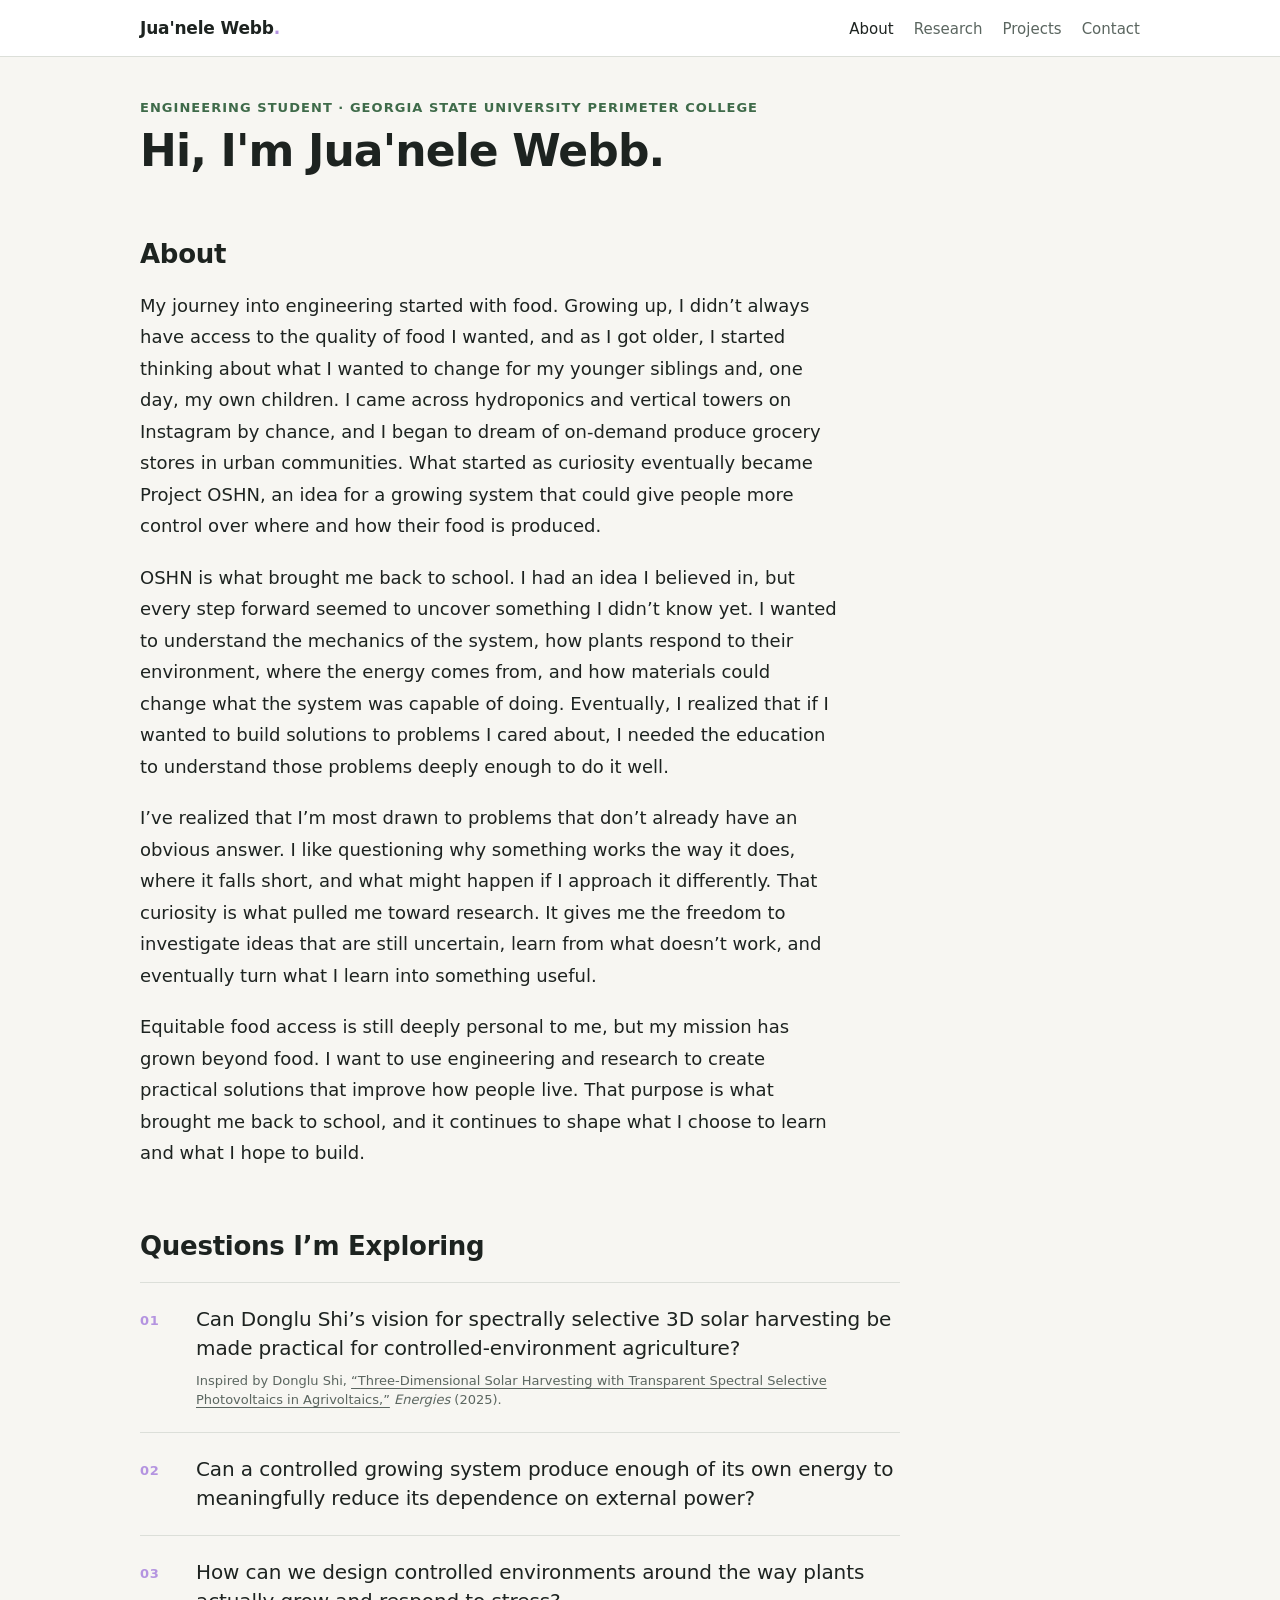
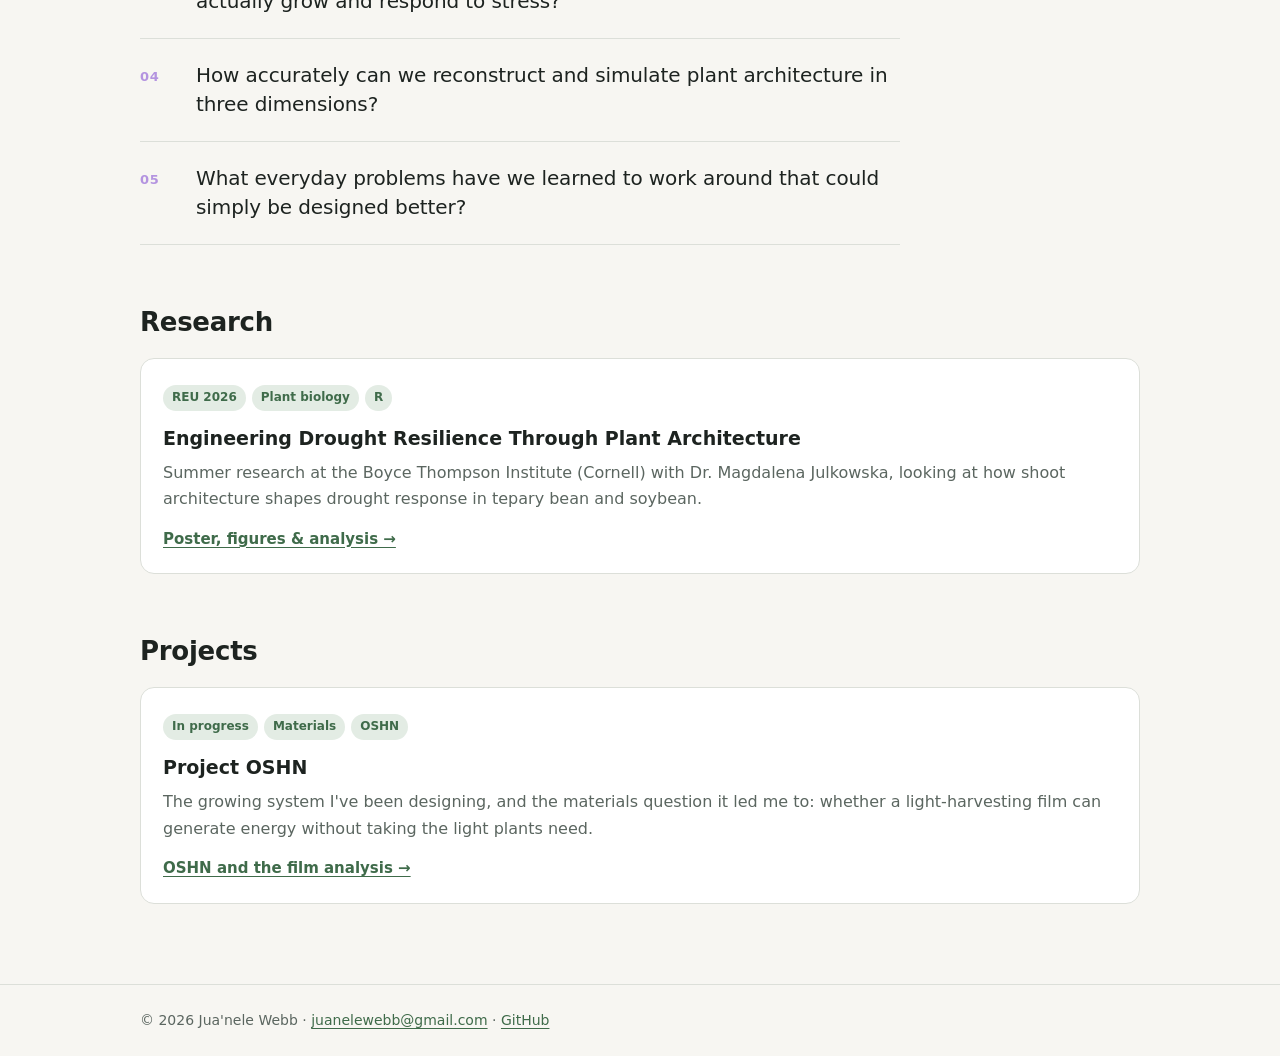
==== index.html @ 2168b583 "About page: add Projects card" ====
<!doctype html>
<html lang="en">
<head>
  <meta charset="utf-8">
  <meta name="viewport" content="width=device-width, initial-scale=1">
  <title>Jua'nele Webb</title>
  <meta name="description" content="Jua'nele Webb: engineering student at Georgia State University Perimeter College.">
  <link rel="stylesheet" href="style.css?v=4">
</head>
<body>
<header class="site">
  <nav class="nav">
    <a class="brand" href="index.html">Jua'nele Webb<span>.</span></a>
    <ul>
      <li><a class="link" href="index.html" aria-current="page">About</a></li>
      <li><a class="link" href="research.html">Research</a></li>
      <li><a class="link" href="projects.html">Projects</a></li>
      <li><a class="link" href="mailto:juanelewebb@gmail.com">Contact</a></li>
    </ul>
  </nav>
</header>

<main>
  <div class="eyebrow">Engineering student · Georgia State University Perimeter College</div>
  <h1>Hi, I'm Jua'nele Webb.</h1>

  <section class="story" aria-labelledby="about">
    <h2 id="about">About</h2>
    <p>My journey into engineering started with food. Growing up, I didn’t always have access to the quality of food I wanted, and as I got older, I started thinking about what I wanted to change for my younger siblings and, one day, my own children. I came across hydroponics and vertical towers on Instagram by chance, and I began to dream of on-demand produce grocery stores in urban communities. What started as curiosity eventually became Project OSHN, an idea for a growing system that could give people more control over where and how their food is produced.</p>
    <p>OSHN is what brought me back to school. I had an idea I believed in, but every step forward seemed to uncover something I didn’t know yet. I wanted to understand the mechanics of the system, how plants respond to their environment, where the energy comes from, and how materials could change what the system was capable of doing. Eventually, I realized that if I wanted to build solutions to problems I cared about, I needed the education to understand those problems deeply enough to do it well.</p>
    <p>I’ve realized that I’m most drawn to problems that don’t already have an obvious answer. I like questioning why something works the way it does, where it falls short, and what might happen if I approach it differently. That curiosity is what pulled me toward research. It gives me the freedom to investigate ideas that are still uncertain, learn from what doesn’t work, and eventually turn what I learn into something useful.</p>
    <p>Equitable food access is still deeply personal to me, but my mission has grown beyond food. I want to use engineering and research to create practical solutions that improve how people live. That purpose is what brought me back to school, and it continues to shape what I choose to learn and what I hope to build.</p>
  </section>

  <section aria-labelledby="questions">
    <h2 id="questions">Questions I’m Exploring</h2>
    <ol class="qlist">
      <li>
        <span class="qnum" aria-hidden="true">01</span>
        <div>
          <p class="q">Can Donglu Shi’s vision for spectrally selective 3D solar harvesting be made practical for controlled-environment agriculture?</p>
          <p class="cite">Inspired by Donglu Shi, <a href="https://doi.org/10.3390/en18071788">“Three-Dimensional Solar Harvesting with Transparent Spectral Selective Photovoltaics in Agrivoltaics,”</a> <em>Energies</em> (2025).</p>
        </div>
      </li>
      <li>
        <span class="qnum" aria-hidden="true">02</span>
        <p class="q">Can a controlled growing system produce enough of its own energy to meaningfully reduce its dependence on external power?</p>
      </li>
      <li>
        <span class="qnum" aria-hidden="true">03</span>
        <p class="q">How can we design controlled environments around the way plants actually grow and respond to stress?</p>
      </li>
      <li>
        <span class="qnum" aria-hidden="true">04</span>
        <p class="q">How accurately can we reconstruct and simulate plant architecture in three dimensions?</p>
      </li>
      <li>
        <span class="qnum" aria-hidden="true">05</span>
        <p class="q">What everyday problems have we learned to work around that could simply be designed better?</p>
      </li>
    </ol>
  </section>

  <h2>Research</h2>
  <div class="grid">
    <div class="card">
      <div class="tags"><span class="tag">REU 2026</span><span class="tag">Plant biology</span><span class="tag">R</span></div>
      <h3>Engineering Drought Resilience Through Plant Architecture</h3>
      <p>Summer research at the Boyce Thompson Institute (Cornell) with Dr. Magdalena Julkowska, looking at how shoot architecture shapes drought response in tepary bean and soybean.</p>
      <a class="more" href="research.html">Poster, figures &amp; analysis →</a>
    </div>
  </div>

  <h2>Projects</h2>
  <div class="grid">
    <div class="card">
      <div class="tags"><span class="tag">In progress</span><span class="tag">Materials</span><span class="tag">OSHN</span></div>
      <h3>Project OSHN</h3>
      <p>The growing system I've been designing, and the materials question it led me to: whether a light-harvesting film can generate energy without taking the light plants need.</p>
      <a class="more" href="projects.html">OSHN and the film analysis →</a>
    </div>
  </div>
</main>

<footer><div>© 2026 Jua'nele Webb · <a href="mailto:juanelewebb@gmail.com">juanelewebb@gmail.com</a> · <a href="https://github.com/juanelewebb-rgb">GitHub</a></div></footer>
</body>
</html>
---- style.css ----
:root {
  color-scheme: light;
  --bg: #f7f6f2;
  --surface: #ffffff;
  --text: #1d2320;
  --muted: #5b6660;
  --accent: #3f6b4a;
  --accent-soft: #e3ece4;
  --border: #dcdfd9;
  --lilac: #b494e0;
}
* { box-sizing: border-box; }
html { scroll-behavior: smooth; }
body {
  margin: 0;
  background: var(--bg);
  color: var(--text);
  font: 17px/1.65 "Inter", system-ui, -apple-system, "Segoe UI", Roboto, sans-serif;
}
a { color: var(--accent); text-underline-offset: 3px; }
img { max-width: 100%; height: auto; display: block; }

header.site {
  border-bottom: 1px solid var(--border);
  background: var(--surface);
  position: sticky; top: 0; z-index: 10;
}
.nav {
  max-width: 1040px; margin: 0 auto; padding: 14px 20px;
  display: flex; align-items: center; justify-content: space-between; gap: 16px; flex-wrap: wrap;
}
.brand { font-weight: 700; color: var(--text); text-decoration: none; letter-spacing: -0.01em; }
.brand span { color: var(--lilac); }
.nav ul { list-style: none; margin: 0; padding: 0; display: flex; gap: 20px; flex-wrap: wrap; }
.nav a.link { color: var(--muted); text-decoration: none; font-size: 15px; }
.nav a.link:hover, .nav a.link[aria-current="page"] { color: var(--text); }

main { max-width: 1040px; margin: 0 auto; padding: 40px 20px 80px; }
h1 { font-size: clamp(30px, 5vw, 44px); line-height: 1.15; letter-spacing: -0.02em; margin: 0 0 12px; }
h2 { font-size: 26px; letter-spacing: -0.01em; margin: 56px 0 14px; }
h3 { font-size: 19px; margin: 0 0 6px; }
p { margin: 0 0 14px; }
.lede { font-size: 20px; color: var(--muted); max-width: 720px; }
.eyebrow { font-size: 13px; text-transform: uppercase; letter-spacing: 0.08em; color: var(--accent); font-weight: 600; margin-bottom: 8px; }

.grid { display: grid; gap: 20px; grid-template-columns: repeat(auto-fit, minmax(280px, 1fr)); }
.card {
  background: var(--surface); border: 1px solid var(--border); border-radius: 14px;
  padding: 22px; display: flex; flex-direction: column;
}
.card p { color: var(--muted); font-size: 16px; }
.card .more { margin-top: auto; font-weight: 600; font-size: 15px; }
.tags { display: flex; flex-wrap: wrap; gap: 6px; margin: 4px 0 12px; }
.tag { font-size: 12px; padding: 3px 9px; border-radius: 999px; background: var(--accent-soft); color: var(--accent); font-weight: 600; }
.status { font-size: 12px; color: var(--muted); }

.buttons { display: flex; flex-wrap: wrap; gap: 10px; margin: 20px 0; }
.btn {
  display: inline-block; padding: 10px 16px; border-radius: 10px; font-weight: 600; font-size: 15px;
  text-decoration: none; border: 1px solid var(--border); color: var(--text); background: var(--surface);
}
.btn.primary { background: var(--accent); border-color: var(--accent); color: var(--bg); }

.poster { display: grid; gap: 28px; grid-template-columns: minmax(0, 1fr) minmax(0, 1.1fr); align-items: start; }
.poster img { border-radius: 10px; border: 1px solid var(--border); }
@media (max-width: 760px) { .poster { grid-template-columns: 1fr; } }

.exp { border-top: 1px solid var(--border); padding-top: 28px; margin-top: 28px; }
.exp figure { margin: 16px 0 0; background: #fff; border-radius: 10px; padding: 10px; border: 1px solid var(--border); }
.exp figcaption { font-size: 14px; color: #5b6660; margin-top: 8px; }
.meta { font-size: 14px; color: var(--muted); }

ul.clean { padding-left: 20px; }
ul.clean li { margin-bottom: 6px; }

footer { border-top: 1px solid var(--border); color: var(--muted); font-size: 14px; }
footer div { max-width: 1040px; margin: 0 auto; padding: 24px 20px; }

.story { max-width: 700px; }
.story p { font-size: 18px; line-height: 1.75; margin-bottom: 20px; }
.qlist { list-style: none; margin: 8px 0 0; padding: 0; max-width: 760px; border-top: 1px solid var(--border); }
.qlist li { display: grid; grid-template-columns: 44px minmax(0, 1fr); gap: 12px; padding: 22px 0; border-bottom: 1px solid var(--border); }
.qnum { font-size: 13px; font-weight: 600; letter-spacing: 0.06em; color: var(--lilac); padding-top: 5px; font-variant-numeric: tabular-nums; }
.qlist .q { font-size: 20px; line-height: 1.45; margin: 0; letter-spacing: -0.005em; }
.qlist .cite { font-size: 13px; line-height: 1.5; color: var(--muted); margin: 8px 0 0; }
.qlist .cite a { color: var(--muted); }
.qlist .cite a:hover { color: var(--accent); }
@media (max-width: 600px) { .qlist li { grid-template-columns: 32px minmax(0, 1fr); } .qlist .q { font-size: 18px; } }

.proj { border-top: 1px solid var(--border); padding-top: 32px; margin-top: 36px; }
.proj figure { margin: 22px 0 6px; background: #fff; border: 1px solid var(--border); border-radius: 10px; padding: 12px; }
.proj figcaption { font-size: 14px; color: var(--muted); margin-top: 8px; line-height: 1.5; }
.data-table { width: 100%; border-collapse: collapse; font-size: 15px; margin: 18px 0 8px; font-variant-numeric: tabular-nums; }
.data-table th, .data-table td { text-align: right; padding: 8px 10px; border-bottom: 1px solid var(--border); }
.data-table th:first-child, .data-table td:first-child { text-align: left; }
.data-table th { font-size: 13px; color: var(--muted); font-weight: 600; vertical-align: bottom; }
.table-wrap { overflow-x: auto; }
.finding { background: var(--accent-soft); border-radius: 10px; padding: 16px 18px; margin: 22px 0; }
.finding p:last-child { margin-bottom: 0; }
.small { font-size: 14px; color: var(--muted); }
ol.steps { padding-left: 22px; } ol.steps li { margin-bottom: 8px; }
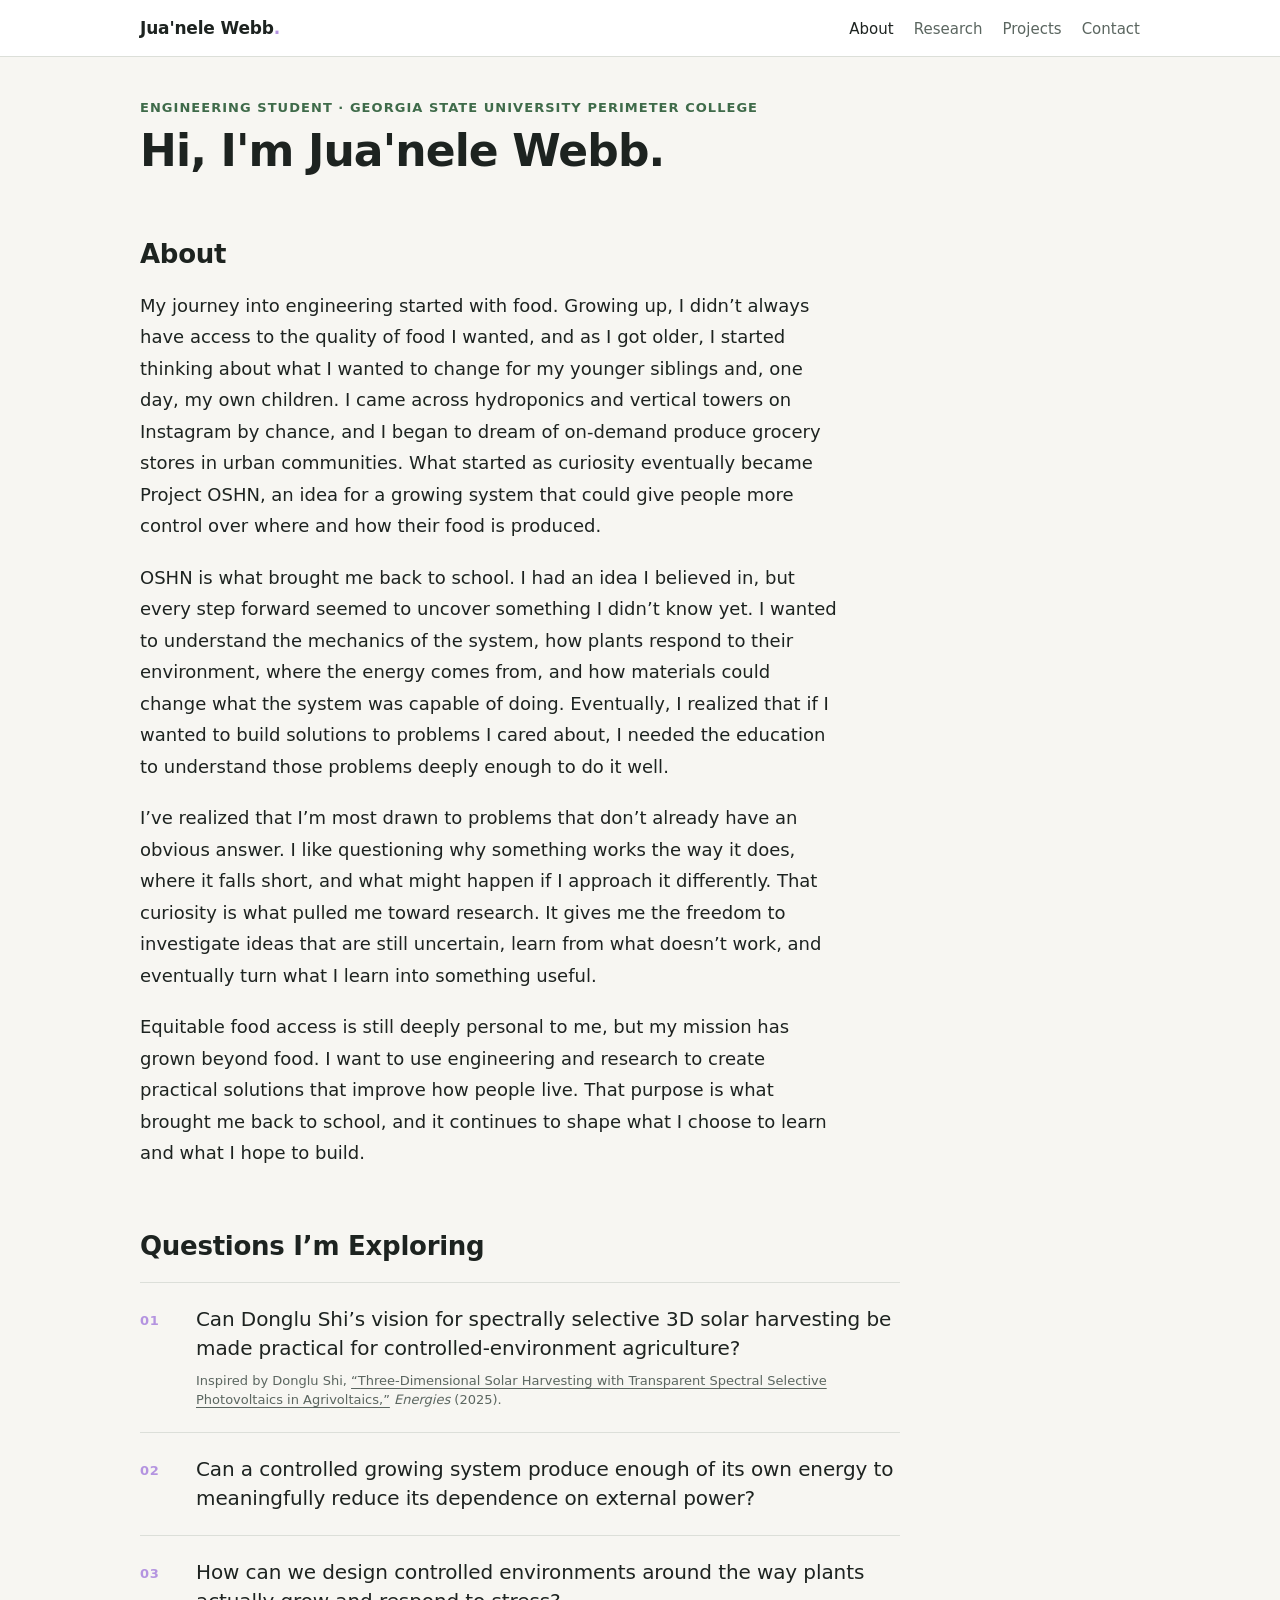
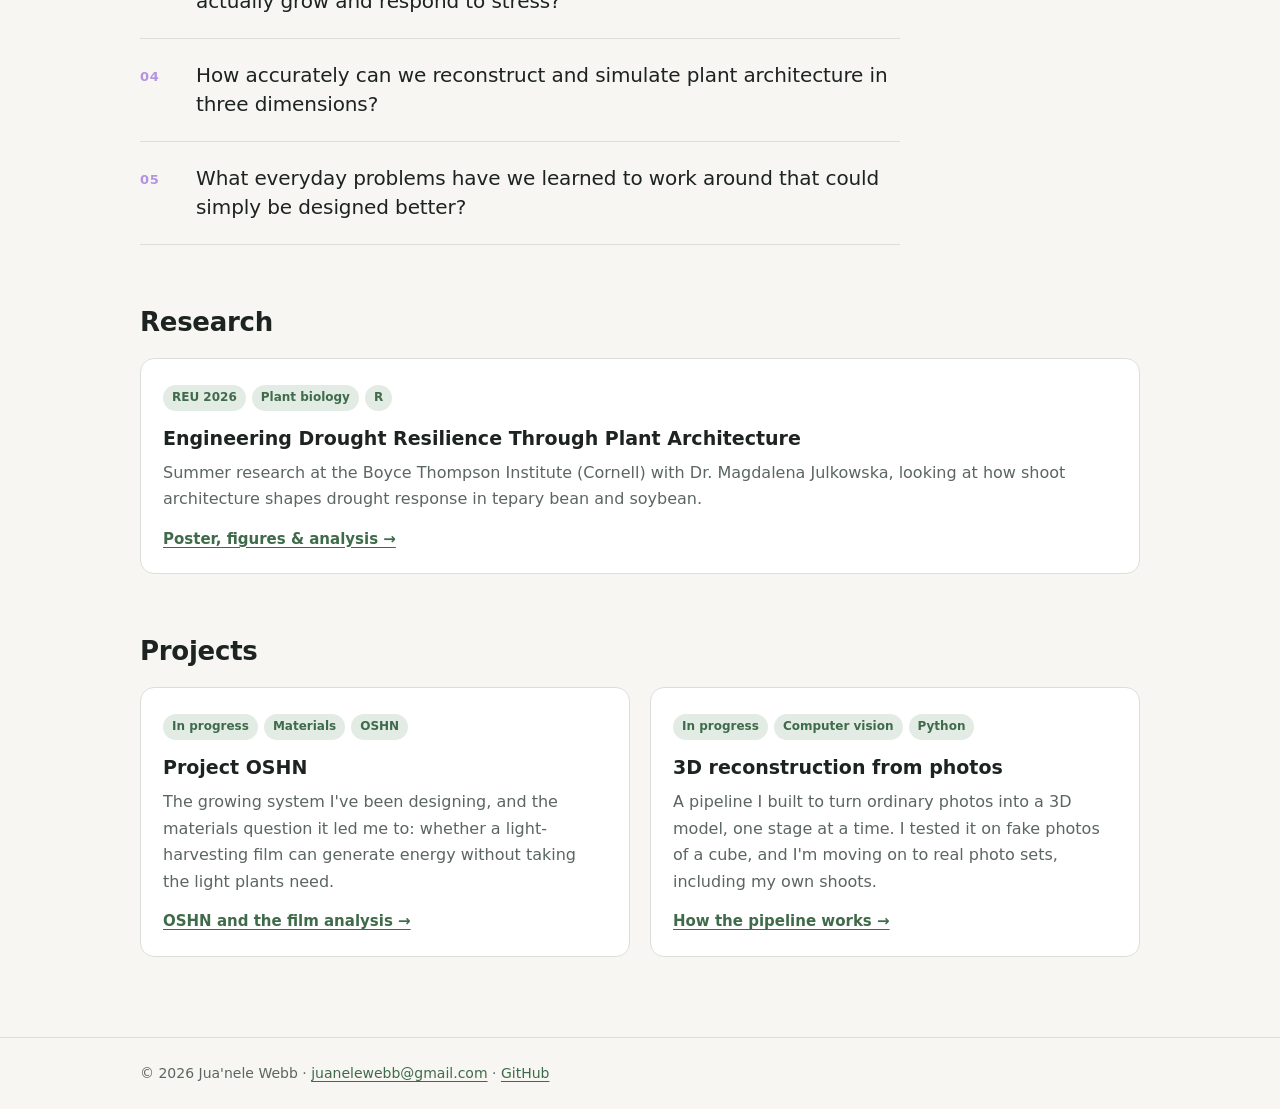
==== commit 12545130: "About: add 3D reconstruction card to Projects Co-Authored-By: Claude Sonnet 5.5 <noreply@anthropic.c" ====
--- a/index.html
+++ b/index.html
@@ -79,6 +79,12 @@
       <p>The growing system I've been designing, and the materials question it led me to: whether a light-harvesting film can generate energy without taking the light plants need.</p>
       <a class="more" href="projects.html">OSHN and the film analysis →</a>
     </div>
+    <div class="card">
+      <div class="tags"><span class="tag">In progress</span><span class="tag">Computer vision</span><span class="tag">Python</span></div>
+      <h3>3D reconstruction from photos</h3>
+      <p>A pipeline I built to turn ordinary photos into a 3D model, one stage at a time. I tested it on fake photos of a cube, and I'm moving on to real photo sets, including my own shoots.</p>
+      <a class="more" href="projects.html#recon3d">How the pipeline works →</a>
+    </div>
   </div>
 </main>
 
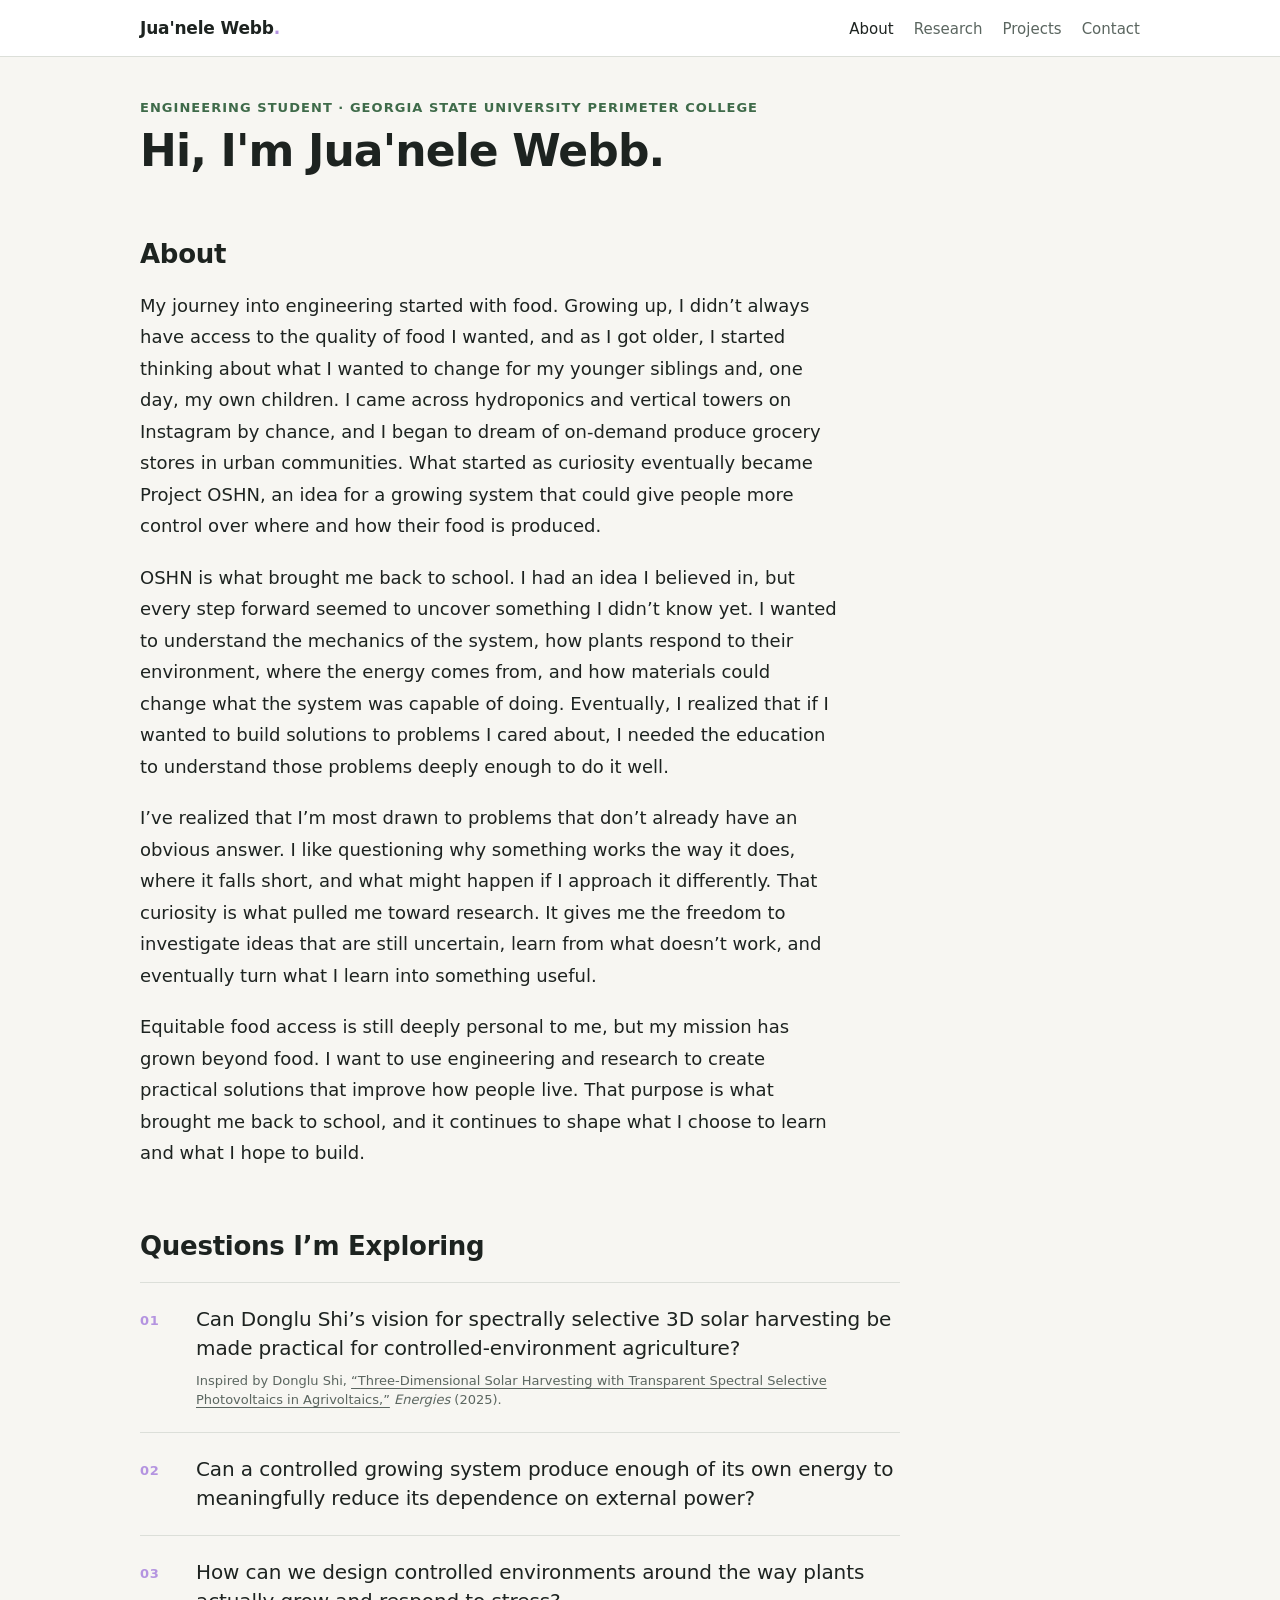
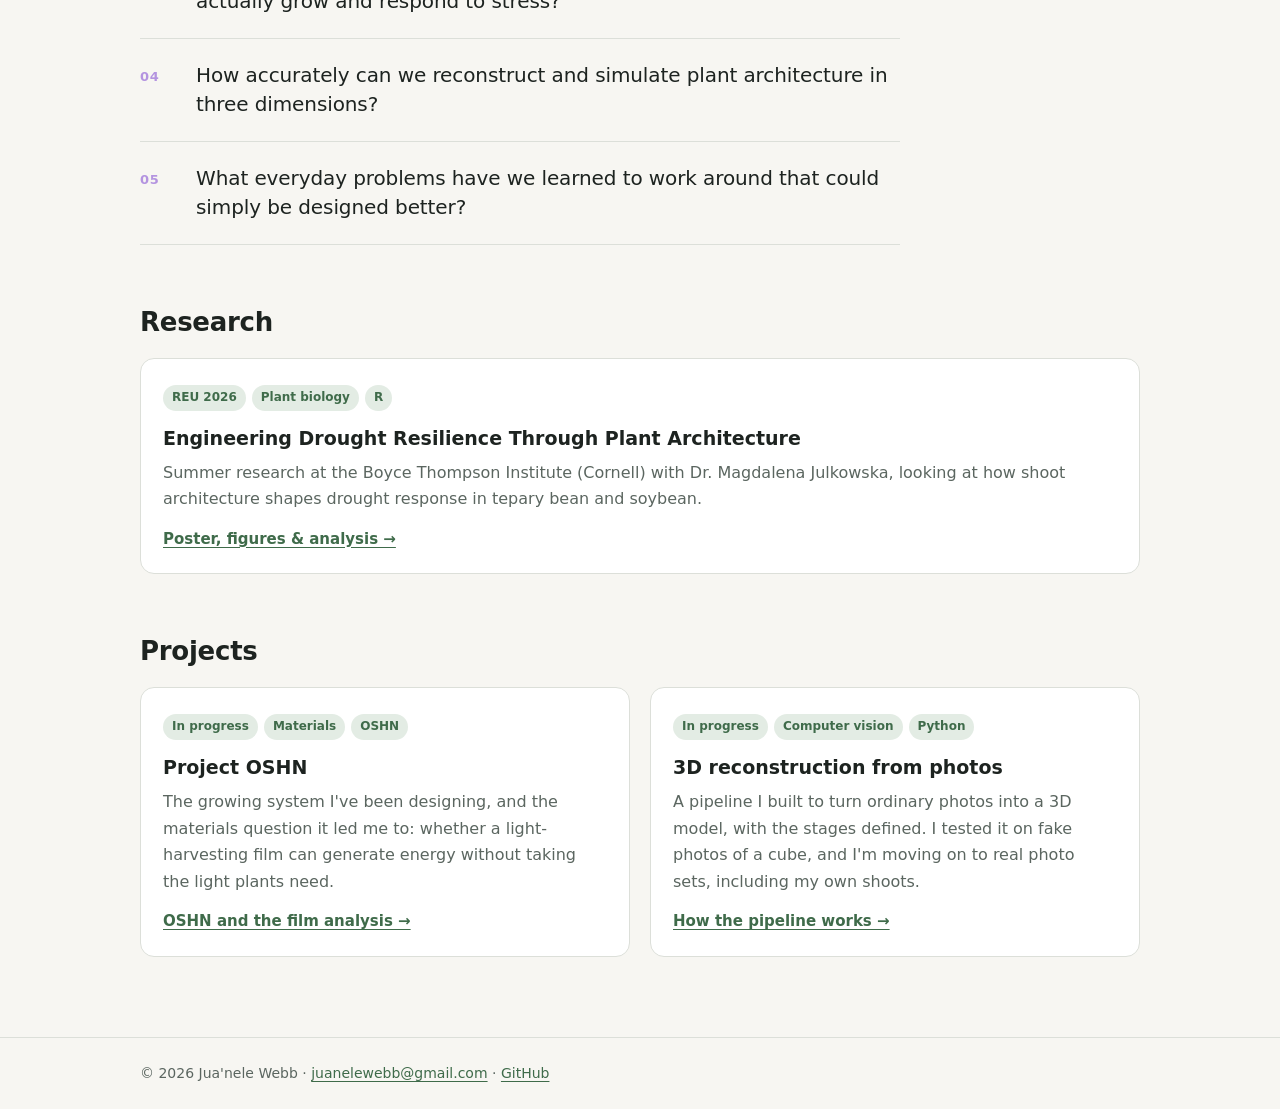
==== commit 8df44018: "About: reword 3D reconstruction card Co-Authored-By: Claude Sonnet 5.5 <noreply@anthropic.com> Claud" ====
--- a/index.html
+++ b/index.html
@@ -82,7 +82,7 @@
     <div class="card">
       <div class="tags"><span class="tag">In progress</span><span class="tag">Computer vision</span><span class="tag">Python</span></div>
       <h3>3D reconstruction from photos</h3>
-      <p>A pipeline I built to turn ordinary photos into a 3D model, one stage at a time. I tested it on fake photos of a cube, and I'm moving on to real photo sets, including my own shoots.</p>
+      <p>A pipeline I built to turn ordinary photos into a 3D model, with the stages defined. I tested it on fake photos of a cube, and I'm moving on to real photo sets, including my own shoots.</p>
       <a class="more" href="projects.html#recon3d">How the pipeline works →</a>
     </div>
   </div>
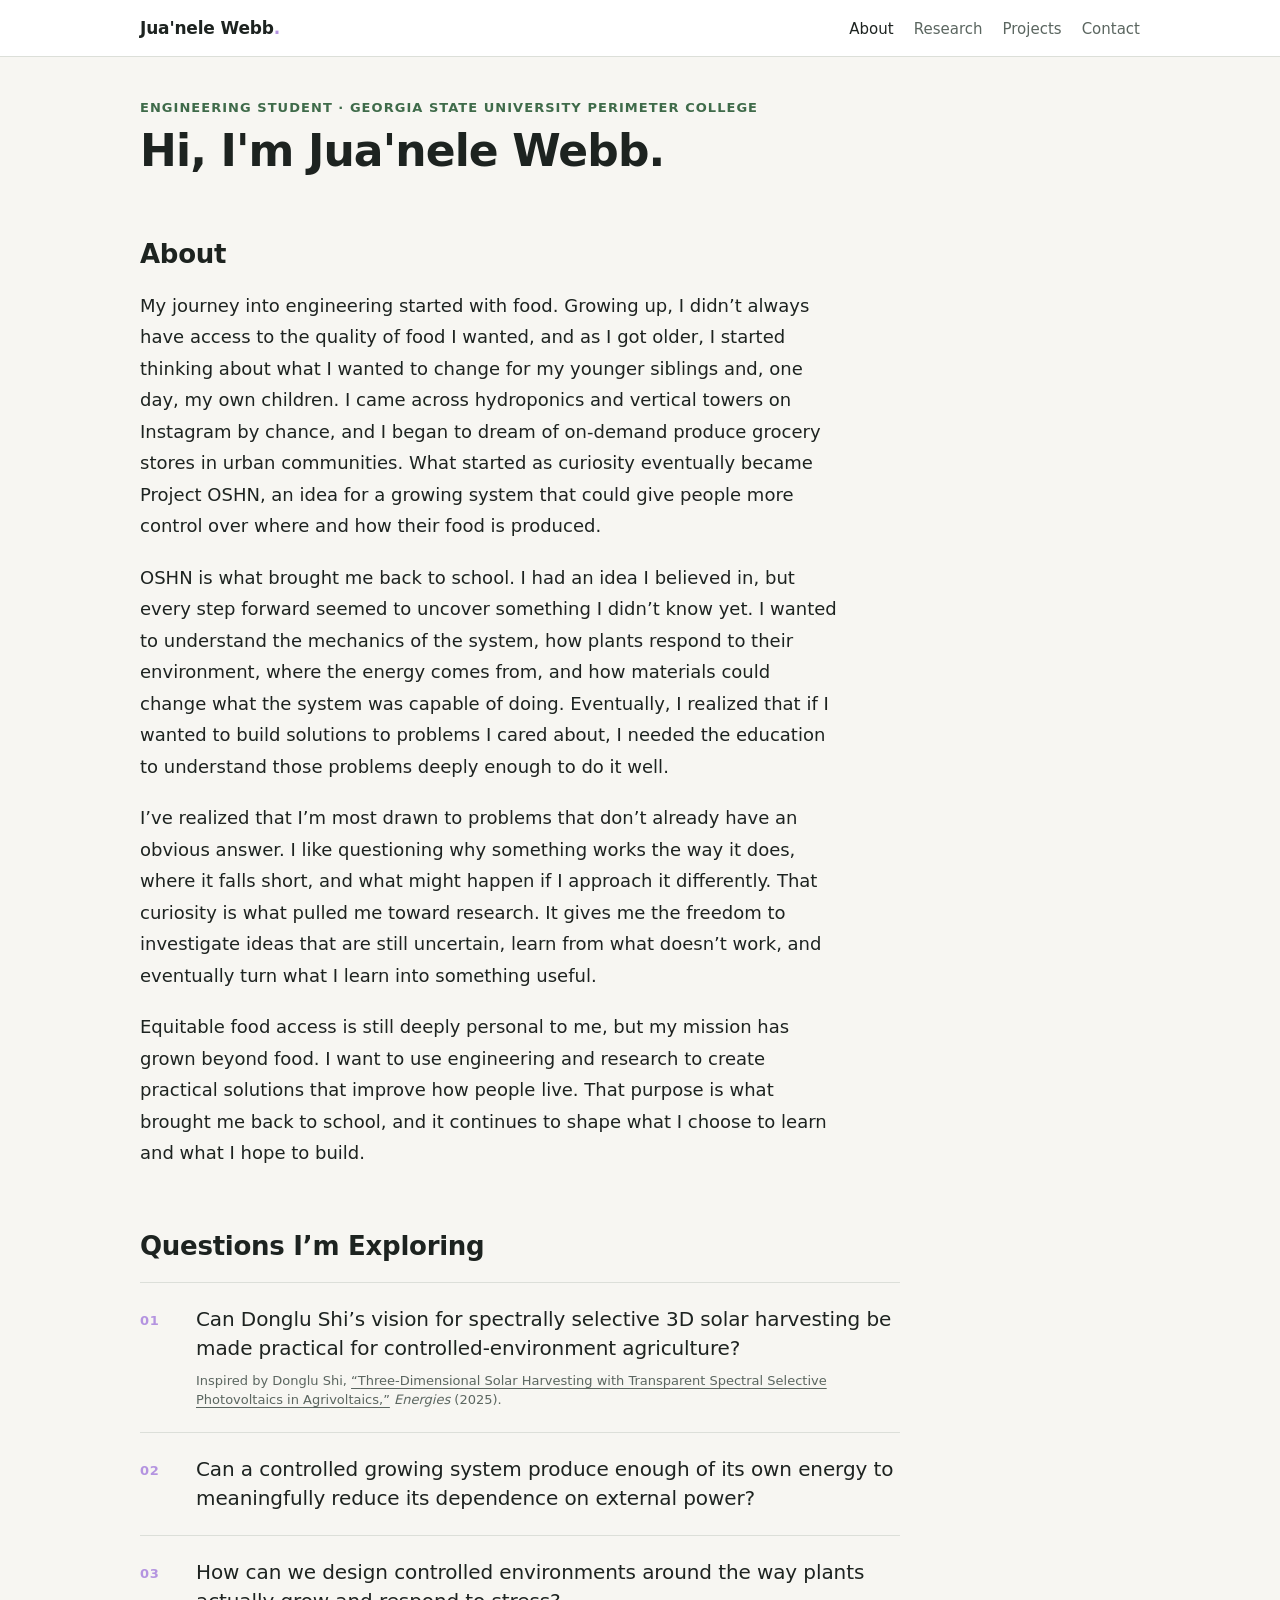
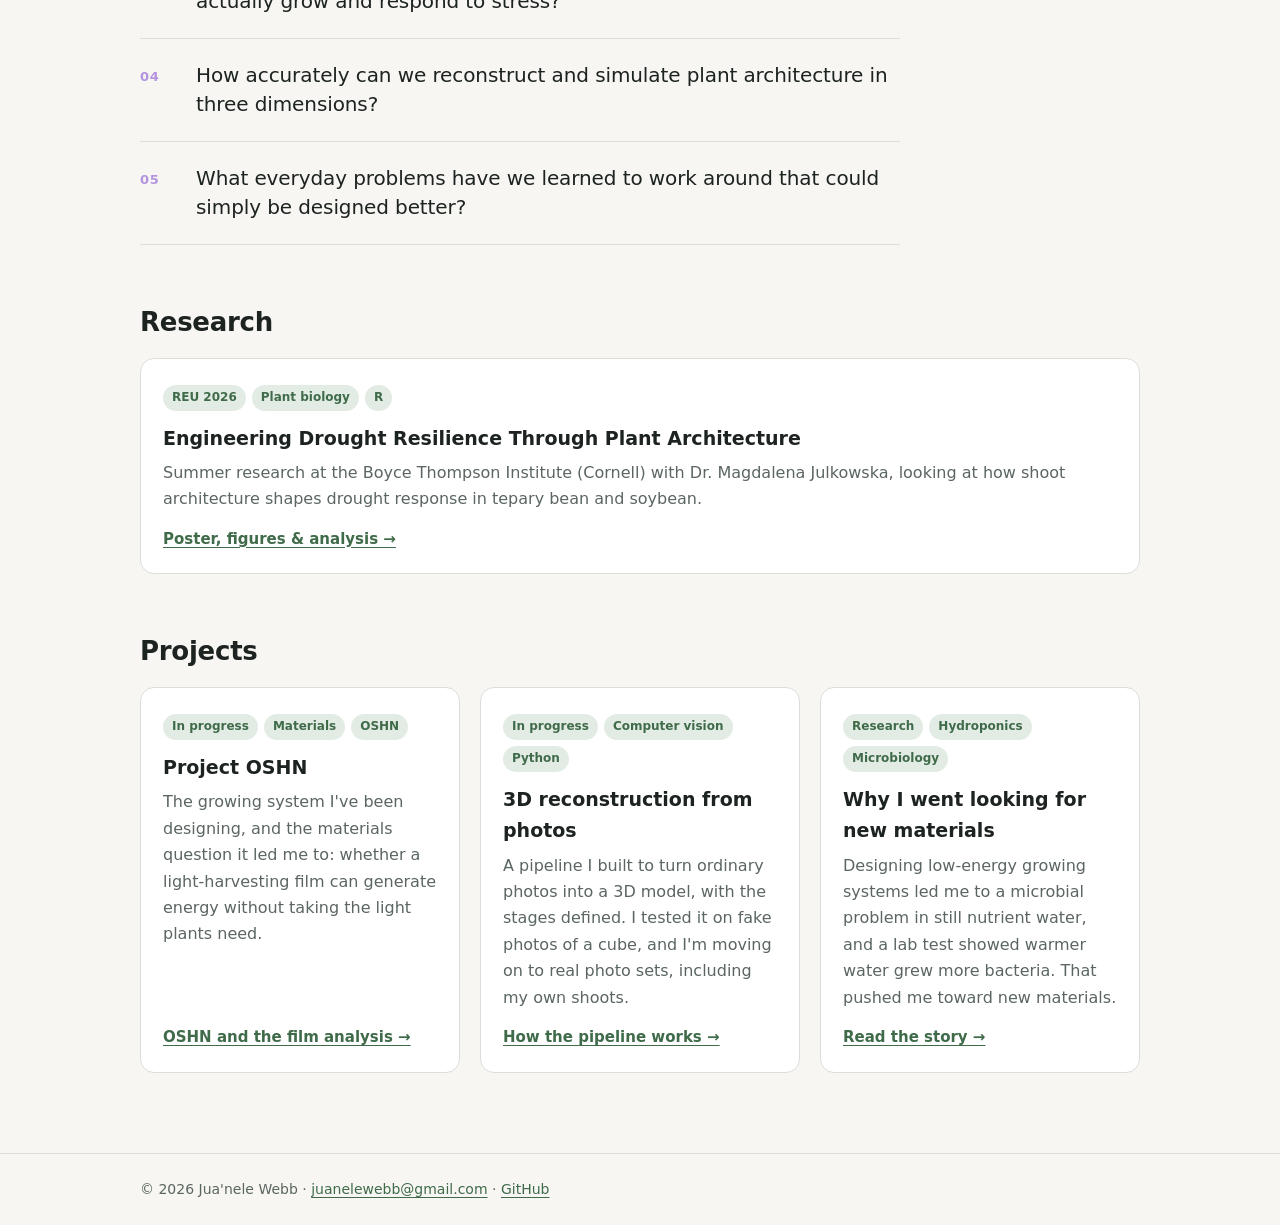
==== commit 6f24cb0d: "Projects: add "Why I went looking for new materials" story; About card Co-Authored-By: Claude Sonnet" ====
--- a/index.html
+++ b/index.html
@@ -5,7 +5,7 @@
   <meta name="viewport" content="width=device-width, initial-scale=1">
   <title>Jua'nele Webb</title>
   <meta name="description" content="Jua'nele Webb: engineering student at Georgia State University Perimeter College.">
-  <link rel="stylesheet" href="style.css?v=4">
+  <link rel="stylesheet" href="style.css?v=5">
 </head>
 <body>
 <header class="site">
@@ -85,6 +85,12 @@
       <p>A pipeline I built to turn ordinary photos into a 3D model, with the stages defined. I tested it on fake photos of a cube, and I'm moving on to real photo sets, including my own shoots.</p>
       <a class="more" href="projects.html#recon3d">How the pipeline works →</a>
     </div>
+    <div class="card">
+      <div class="tags"><span class="tag">Research</span><span class="tag">Hydroponics</span><span class="tag">Microbiology</span></div>
+      <h3>Why I went looking for new materials</h3>
+      <p>Designing low-energy growing systems led me to a microbial problem in still nutrient water, and a lab test showed warmer water grew more bacteria. That pushed me toward new materials.</p>
+      <a class="more" href="projects.html#whymaterials">Read the story →</a>
+    </div>
   </div>
 </main>
 
--- a/style.css
+++ b/style.css
@@ -99,3 +99,10 @@
 .finding p:last-child { margin-bottom: 0; }
 .small { font-size: 14px; color: var(--muted); }
 ol.steps { padding-left: 22px; } ol.steps li { margin-bottom: 8px; }
+
+/* 3D reconstruction figures on the Projects page */
+.recon-figs { display: grid; gap: 16px; grid-template-columns: repeat(auto-fit, minmax(280px, 1fr)); margin: 22px 0 6px; }
+.recon-figs figure { margin: 0; background: #fff; border: 1px solid var(--border); border-radius: 10px; padding: 12px; }
+.recon-figs figure.wide { grid-column: 1 / -1; }
+.recon-figs img { display: block; width: 100%; height: auto; }
+.recon-figs figcaption { font-size: 14px; color: var(--muted); margin-top: 8px; line-height: 1.5; }
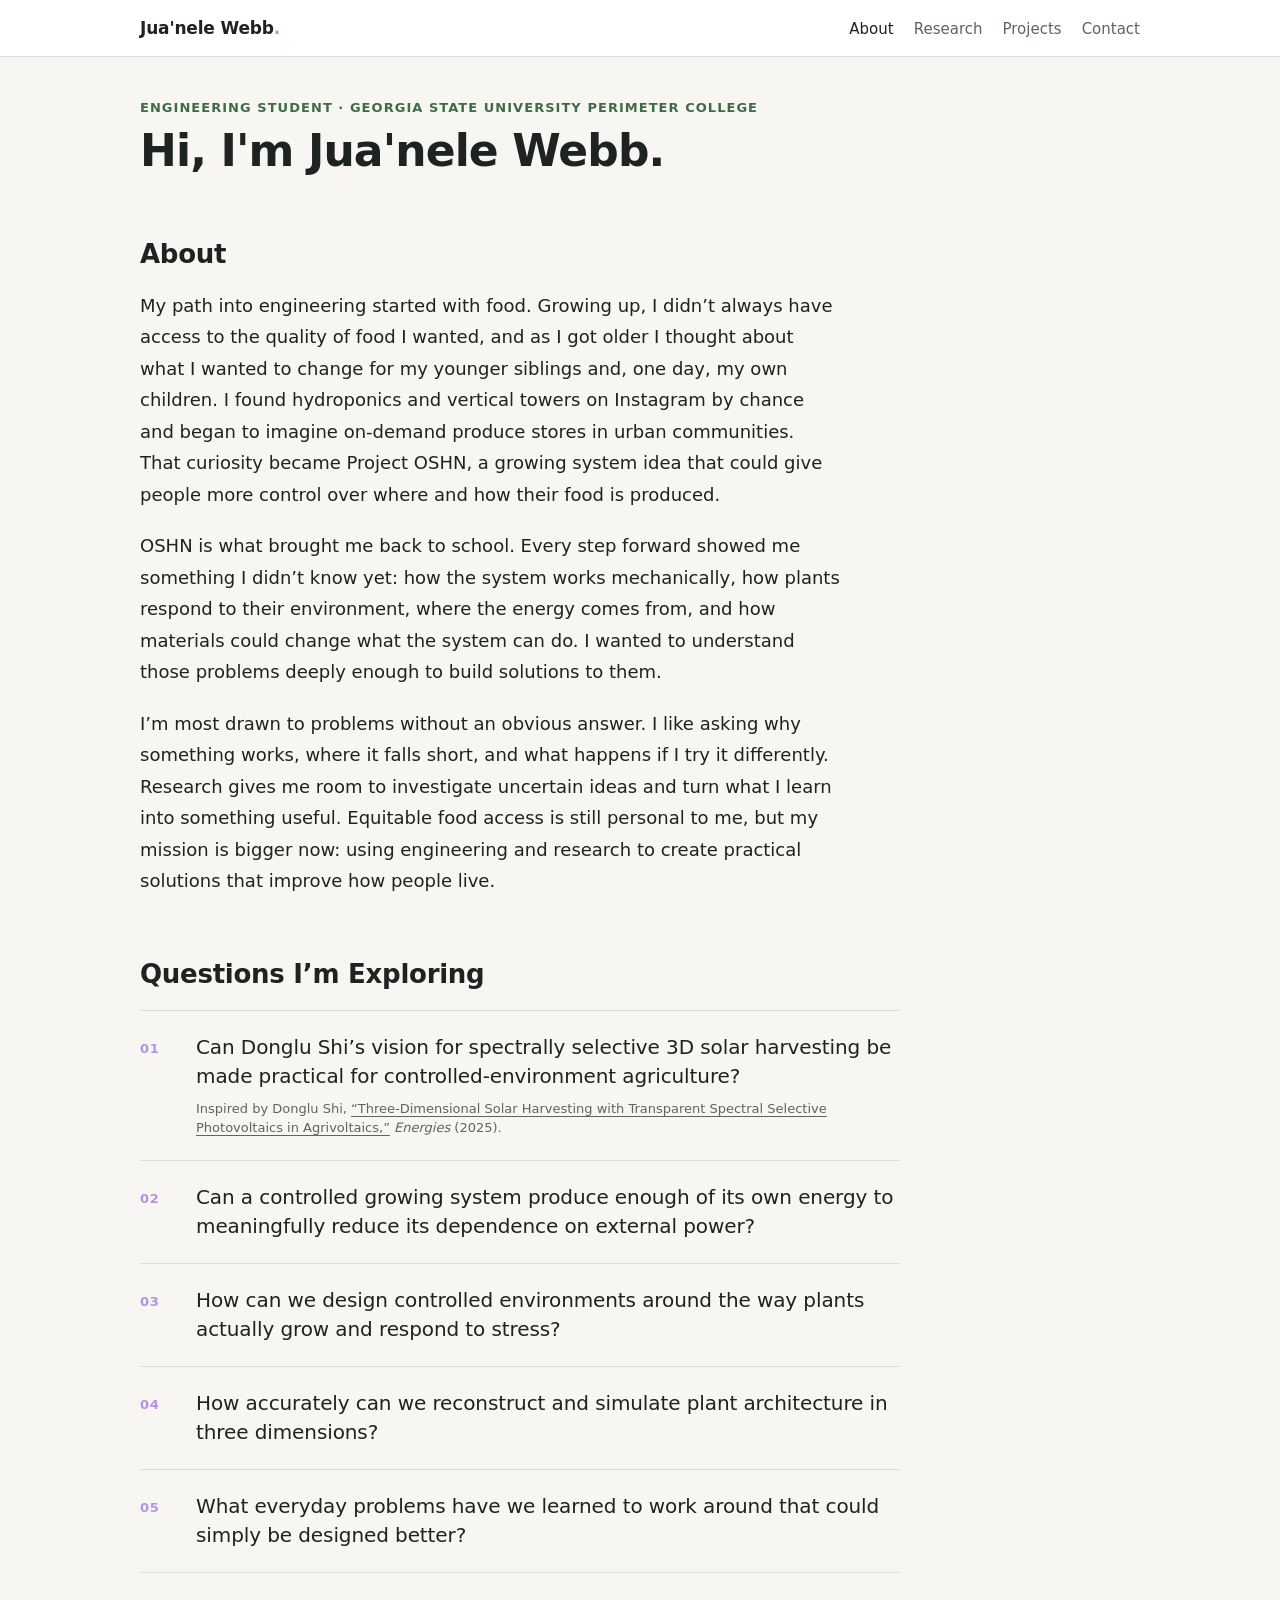
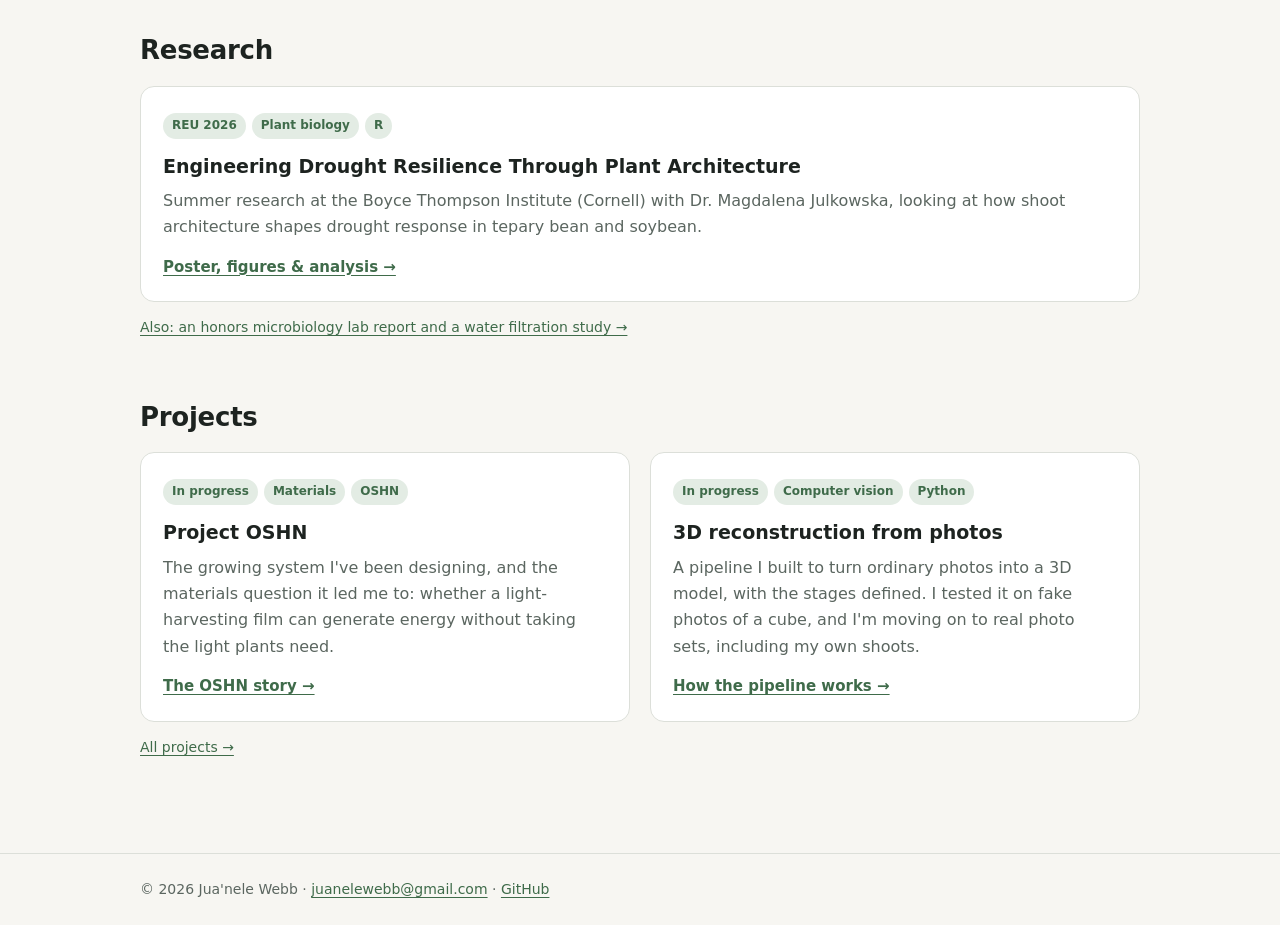
==== commit 614d44ad: "Reorganize site: project index + detail pages, shorter About, more research - projects.html is now a" ====
--- a/index.html
+++ b/index.html
@@ -26,10 +26,9 @@
 
   <section class="story" aria-labelledby="about">
     <h2 id="about">About</h2>
-    <p>My journey into engineering started with food. Growing up, I didn’t always have access to the quality of food I wanted, and as I got older, I started thinking about what I wanted to change for my younger siblings and, one day, my own children. I came across hydroponics and vertical towers on Instagram by chance, and I began to dream of on-demand produce grocery stores in urban communities. What started as curiosity eventually became Project OSHN, an idea for a growing system that could give people more control over where and how their food is produced.</p>
-    <p>OSHN is what brought me back to school. I had an idea I believed in, but every step forward seemed to uncover something I didn’t know yet. I wanted to understand the mechanics of the system, how plants respond to their environment, where the energy comes from, and how materials could change what the system was capable of doing. Eventually, I realized that if I wanted to build solutions to problems I cared about, I needed the education to understand those problems deeply enough to do it well.</p>
-    <p>I’ve realized that I’m most drawn to problems that don’t already have an obvious answer. I like questioning why something works the way it does, where it falls short, and what might happen if I approach it differently. That curiosity is what pulled me toward research. It gives me the freedom to investigate ideas that are still uncertain, learn from what doesn’t work, and eventually turn what I learn into something useful.</p>
-    <p>Equitable food access is still deeply personal to me, but my mission has grown beyond food. I want to use engineering and research to create practical solutions that improve how people live. That purpose is what brought me back to school, and it continues to shape what I choose to learn and what I hope to build.</p>
+    <p>My path into engineering started with food. Growing up, I didn’t always have access to the quality of food I wanted, and as I got older I thought about what I wanted to change for my younger siblings and, one day, my own children. I found hydroponics and vertical towers on Instagram by chance and began to imagine on-demand produce stores in urban communities. That curiosity became Project OSHN, a growing system idea that could give people more control over where and how their food is produced.</p>
+    <p>OSHN is what brought me back to school. Every step forward showed me something I didn’t know yet: how the system works mechanically, how plants respond to their environment, where the energy comes from, and how materials could change what the system can do. I wanted to understand those problems deeply enough to build solutions to them.</p>
+    <p>I’m most drawn to problems without an obvious answer. I like asking why something works, where it falls short, and what happens if I try it differently. Research gives me room to investigate uncertain ideas and turn what I learn into something useful. Equitable food access is still personal to me, but my mission is bigger now: using engineering and research to create practical solutions that improve how people live.</p>
   </section>
 
   <section aria-labelledby="questions">
@@ -70,6 +69,7 @@
       <a class="more" href="research.html">Poster, figures &amp; analysis →</a>
     </div>
   </div>
+  <p class="small" style="margin-top:14px"><a href="research.html#more">Also: an honors microbiology lab report and a water filtration study →</a></p>
 
   <h2>Projects</h2>
   <div class="grid">
@@ -77,21 +77,16 @@
       <div class="tags"><span class="tag">In progress</span><span class="tag">Materials</span><span class="tag">OSHN</span></div>
       <h3>Project OSHN</h3>
       <p>The growing system I've been designing, and the materials question it led me to: whether a light-harvesting film can generate energy without taking the light plants need.</p>
-      <a class="more" href="projects.html">OSHN and the film analysis →</a>
+      <a class="more" href="oshn.html">The OSHN story →</a>
     </div>
     <div class="card">
       <div class="tags"><span class="tag">In progress</span><span class="tag">Computer vision</span><span class="tag">Python</span></div>
       <h3>3D reconstruction from photos</h3>
       <p>A pipeline I built to turn ordinary photos into a 3D model, with the stages defined. I tested it on fake photos of a cube, and I'm moving on to real photo sets, including my own shoots.</p>
-      <a class="more" href="projects.html#recon3d">How the pipeline works →</a>
-    </div>
-    <div class="card">
-      <div class="tags"><span class="tag">Research</span><span class="tag">Hydroponics</span><span class="tag">Microbiology</span></div>
-      <h3>Why I went looking for new materials</h3>
-      <p>Designing low-energy growing systems led me to a microbial problem in still nutrient water, and a lab test showed warmer water grew more bacteria. That pushed me toward new materials.</p>
-      <a class="more" href="projects.html#whymaterials">Read the story →</a>
+      <a class="more" href="recon3d.html">How the pipeline works →</a>
     </div>
   </div>
+  <p class="small" style="margin-top:14px"><a href="projects.html">All projects →</a></p>
 </main>
 
 <footer><div>© 2026 Jua'nele Webb · <a href="mailto:juanelewebb@gmail.com">juanelewebb@gmail.com</a> · <a href="https://github.com/juanelewebb-rgb">GitHub</a></div></footer>
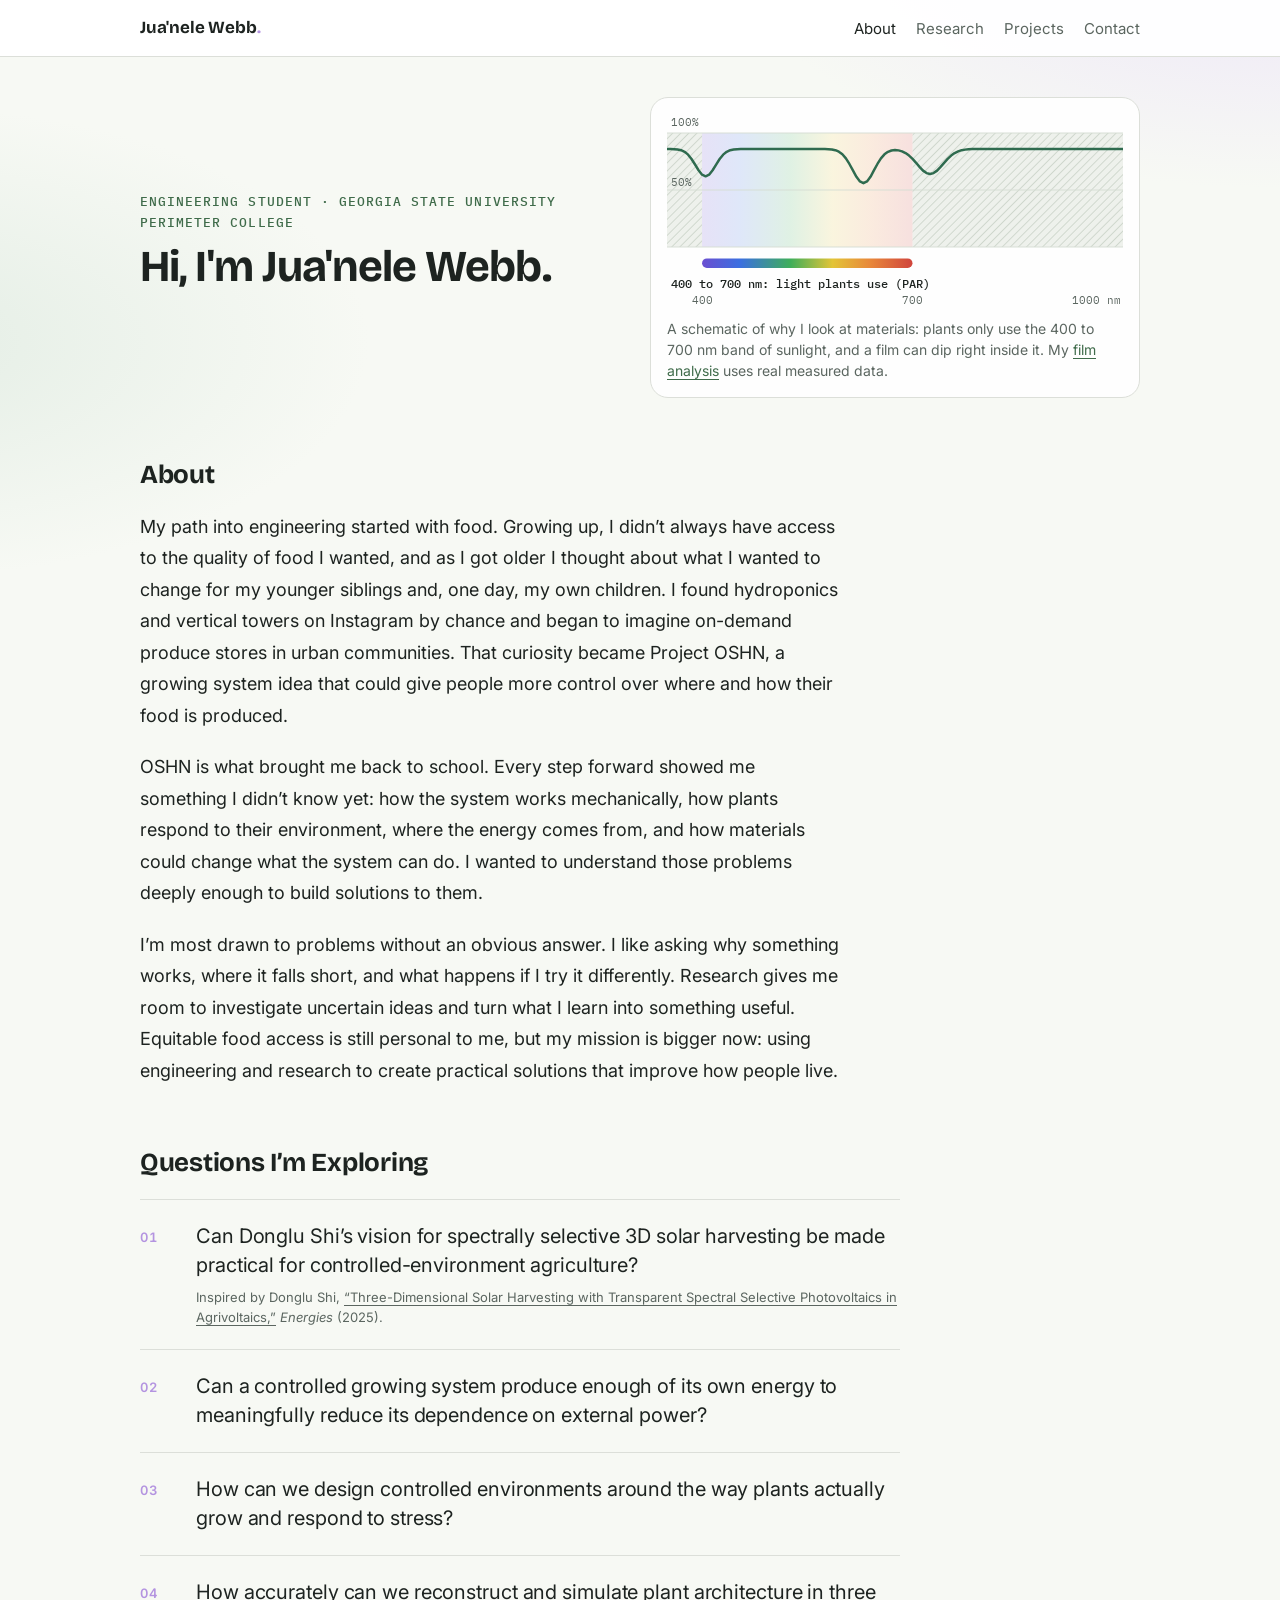
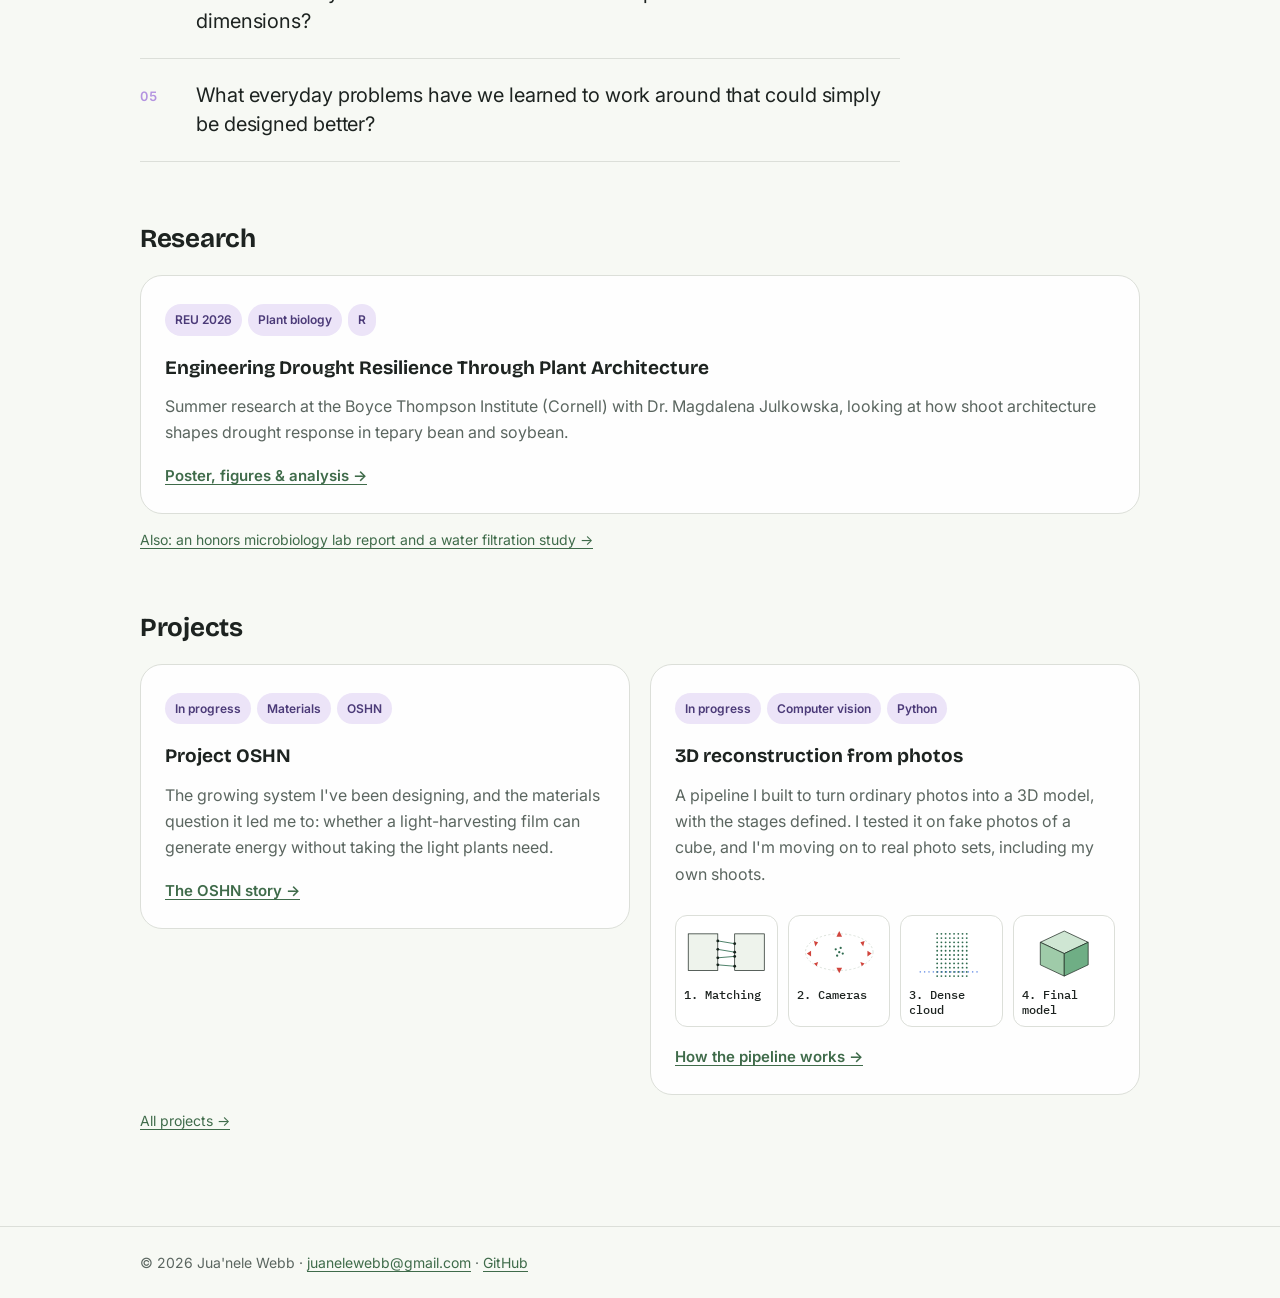
==== commit dd435e7d: "Site look: softer color fields, rounded cards, display type; add spectrum hero, pipeline stage strip" ====
--- a/index.html
+++ b/index.html
@@ -5,7 +5,9 @@
   <meta name="viewport" content="width=device-width, initial-scale=1">
   <title>Jua'nele Webb</title>
   <meta name="description" content="Jua'nele Webb: engineering student at Georgia State University Perimeter College.">
-  <link rel="stylesheet" href="style.css?v=5">
+  <link rel="preconnect" href="https://fonts.googleapis.com">
+  <link rel="stylesheet" href="https://fonts.googleapis.com/css2?family=Bricolage+Grotesque:opsz,wght@12..96,500;12..96,700&family=Inter:wght@400;500;600;700&family=IBM+Plex+Mono:wght@400;500&display=swap">
+  <link rel="stylesheet" href="style.css?v=6">
 </head>
 <body>
 <header class="site">
@@ -21,8 +23,29 @@
 </header>
 
 <main>
-  <div class="eyebrow">Engineering student · Georgia State University Perimeter College</div>
-  <h1>Hi, I'm Jua'nele Webb.</h1>
+  <div class="hero">
+    <div class="hero-text">
+      <div class="eyebrow">Engineering student · Georgia State University Perimeter College</div>
+      <h1>Hi, I'm Jua'nele Webb.</h1>
+    </div>
+    <figure class="hero-art">
+      <svg viewBox="0 0 480 206" role="img" aria-label="Schematic of a film's light transmittance from 350 to 1000 nanometers, with the 400 to 700 nanometer band that plants use highlighted" class="spec">
+        <defs>
+          <linearGradient id="vis" gradientUnits="userSpaceOnUse" x1="36.9" x2="258.5" y1="0" y2="0"><stop offset="0" stop-color="#6b4fd1"/><stop offset=".18" stop-color="#3b6fe0"/><stop offset=".42" stop-color="#3fae5a"/><stop offset=".62" stop-color="#e3c437"/><stop offset=".8" stop-color="#e8873a"/><stop offset="1" stop-color="#d0443c"/></linearGradient>
+          <pattern id="hatch" width="6" height="6" patternUnits="userSpaceOnUse" patternTransform="rotate(45)"><rect width="6" height="6" fill="#eef1ec"/><line x1="0" y1="0" x2="0" y2="6" stroke="#cfd7cd" stroke-width="2"/></pattern>
+        </defs>
+        <rect x="0" y="20" width="36.9" height="120" fill="url(#hatch)"/><rect x="258.5" y="20" width="221.5" height="120" fill="url(#hatch)"/>
+        <rect x="36.9" y="20" width="221.5" height="120" fill="url(#vis)" opacity=".16"/>
+        <g stroke="#d5ddd3"><line x1="0" y1="20.0" x2="480" y2="20.0"/><line x1="0" y1="80.0" x2="480" y2="80.0"/><line x1="0" y1="140.0" x2="480" y2="140.0"/></g>
+        <path d="M0.0,36.8 L3.7,36.9 L7.4,37.0 L11.1,37.3 L14.8,38.1 L18.5,39.8 L22.2,42.8 L25.8,47.4 L29.5,53.2 L33.2,59.2 L36.9,63.9 L40.6,65.6 L44.3,63.9 L48.0,59.2 L51.7,53.2 L55.4,47.4 L59.1,42.8 L62.8,39.8 L66.5,38.1 L70.2,37.3 L73.8,37.0 L77.5,36.9 L81.2,36.8 L84.9,36.8 L88.6,36.8 L92.3,36.8 L96.0,36.8 L99.7,36.8 L103.4,36.8 L107.1,36.8 L110.8,36.8 L114.5,36.8 L118.2,36.8 L121.8,36.8 L125.5,36.8 L129.2,36.8 L132.9,36.8 L136.6,36.8 L140.3,36.8 L144.0,36.8 L147.7,36.8 L151.4,36.8 L155.1,36.8 L158.8,36.8 L162.5,36.8 L166.2,36.9 L169.8,37.0 L173.5,37.3 L177.2,38.1 L180.9,39.7 L184.6,42.4 L188.3,46.7 L192.0,52.6 L195.7,59.4 L199.4,66.1 L203.1,71.0 L206.8,72.8 L210.5,71.0 L214.2,66.1 L217.8,59.4 L221.5,52.6 L225.2,46.7 L228.9,42.5 L232.6,39.8 L236.3,38.4 L240.0,38.0 L243.7,38.3 L247.4,39.3 L251.1,41.1 L254.8,43.8 L258.5,47.3 L262.2,51.4 L265.8,55.7 L269.5,59.6 L273.2,62.2 L276.9,63.2 L280.6,62.2 L284.3,59.6 L288.0,55.7 L291.7,51.4 L295.4,47.3 L299.1,43.8 L302.8,41.1 L306.5,39.3 L310.2,38.1 L313.8,37.5 L317.5,37.1 L321.2,36.9 L324.9,36.9 L328.6,36.8 L332.3,36.8 L336.0,36.8 L339.7,36.8 L343.4,36.8 L347.1,36.8 L350.8,36.8 L354.5,36.8 L358.2,36.8 L361.8,36.8 L365.5,36.8 L369.2,36.8 L372.9,36.8 L376.6,36.8 L380.3,36.8 L384.0,36.8 L387.7,36.8 L391.4,36.8 L395.1,36.8 L398.8,36.8 L402.5,36.8 L406.2,36.8 L409.8,36.8 L413.5,36.8 L417.2,36.8 L420.9,36.8 L424.6,36.8 L428.3,36.8 L432.0,36.8 L435.7,36.8 L439.4,36.8 L443.1,36.8 L446.8,36.8 L450.5,36.8 L454.2,36.8 L457.8,36.8 L461.5,36.8 L465.2,36.8 L468.9,36.8 L472.6,36.8 L476.3,36.8 L480.0,36.8" fill="none" stroke="#2f6b4f" stroke-width="2.6" stroke-linejoin="round"/>
+        <rect x="36.9" y="152" width="221.5" height="10" rx="5" fill="url(#vis)"/>
+        <text x="4" y="183" class="svg-label">400 to 700 nm: light plants use (PAR)</text>
+        <text x="4" y="13" class="svg-tick">100%</text><text x="4" y="76.0" class="svg-tick">50%</text>
+        <text x="36.9" y="200" text-anchor="middle" class="svg-tick">400</text><text x="258.5" y="200" text-anchor="middle" class="svg-tick">700</text><text x="478.0" y="200" text-anchor="end" class="svg-tick">1000 nm</text>
+      </svg>
+      <figcaption>A schematic of why I look at materials: plants only use the 400 to 700 nm band of sunlight, and a film can dip right inside it. My <a href="film-analysis.html">film analysis</a> uses real measured data.</figcaption>
+    </figure>
+  </div>
 
   <section class="story" aria-labelledby="about">
     <h2 id="about">About</h2>
@@ -83,6 +106,12 @@
       <div class="tags"><span class="tag">In progress</span><span class="tag">Computer vision</span><span class="tag">Python</span></div>
       <h3>3D reconstruction from photos</h3>
       <p>A pipeline I built to turn ordinary photos into a 3D model, with the stages defined. I tested it on fake photos of a cube, and I'm moving on to real photo sets, including my own shoots.</p>
+      <div class="stages" role="group" aria-label="Four stages of the pipeline, in order">
+        <div class="stage"><svg viewBox="0 0 120 80" aria-hidden="true"><rect x="6" y="14" width="42" height="52" fill="#eef3ec" stroke="#17231c"/><rect x="72" y="14" width="42" height="52" fill="#eef3ec" stroke="#17231c"/><g stroke="#2f6b4f" stroke-width="1.2"><line x1="48" y1="24" x2="72" y2="28"/><line x1="48" y1="36" x2="72" y2="40"/><line x1="48" y1="48" x2="72" y2="46"/><line x1="48" y1="58" x2="72" y2="60"/></g><g fill="#17231c"><circle cx="48" cy="24" r="2"/><circle cx="48" cy="36" r="2"/><circle cx="48" cy="48" r="2"/><circle cx="48" cy="58" r="2"/><circle cx="72" cy="28" r="2"/><circle cx="72" cy="40" r="2"/><circle cx="72" cy="46" r="2"/><circle cx="72" cy="60" r="2"/></g></svg><b>1. Matching</b></div>
+        <div class="stage"><svg viewBox="0 0 120 80" aria-hidden="true"><ellipse cx="60" cy="40" rx="48" ry="26" fill="none" stroke="#cfd7cd" stroke-dasharray="3 3"/><g fill="#d0443c"><polygon points="60,10 56,18 64,18"/><polygon points="96,24 90,26 94,32"/><polygon points="106,42 100,38 100,46"/><polygon points="92,60 90,54 96,56"/><polygon points="60,70 56,62 64,62"/><polygon points="28,60 30,54 24,56"/><polygon points="14,42 20,38 20,46"/><polygon points="24,24 30,26 26,32"/></g><g fill="#2f6b4f"><circle cx="55" cy="36" r="1.6"/><circle cx="62" cy="34" r="1.6"/><circle cx="65" cy="42" r="1.6"/><circle cx="57" cy="45" r="1.6"/><circle cx="60" cy="40" r="1.6"/></g></svg><b>2. Cameras</b></div>
+        <div class="stage"><svg viewBox="0 0 120 80" aria-hidden="true"><g fill="#2f6b4f"><circle cx="40" cy="14" r="1.3"/><circle cx="46" cy="14" r="1.3"/><circle cx="52" cy="14" r="1.3"/><circle cx="58" cy="14" r="1.3"/><circle cx="64" cy="14" r="1.3"/><circle cx="70" cy="14" r="1.3"/><circle cx="76" cy="14" r="1.3"/><circle cx="82" cy="14" r="1.3"/><circle cx="40" cy="20" r="1.3"/><circle cx="46" cy="20" r="1.3"/><circle cx="52" cy="20" r="1.3"/><circle cx="58" cy="20" r="1.3"/><circle cx="64" cy="20" r="1.3"/><circle cx="70" cy="20" r="1.3"/><circle cx="76" cy="20" r="1.3"/><circle cx="82" cy="20" r="1.3"/><circle cx="40" cy="26" r="1.3"/><circle cx="46" cy="26" r="1.3"/><circle cx="52" cy="26" r="1.3"/><circle cx="58" cy="26" r="1.3"/><circle cx="64" cy="26" r="1.3"/><circle cx="70" cy="26" r="1.3"/><circle cx="76" cy="26" r="1.3"/><circle cx="82" cy="26" r="1.3"/><circle cx="40" cy="32" r="1.3"/><circle cx="46" cy="32" r="1.3"/><circle cx="52" cy="32" r="1.3"/><circle cx="58" cy="32" r="1.3"/><circle cx="64" cy="32" r="1.3"/><circle cx="70" cy="32" r="1.3"/><circle cx="76" cy="32" r="1.3"/><circle cx="82" cy="32" r="1.3"/><circle cx="40" cy="38" r="1.3"/><circle cx="46" cy="38" r="1.3"/><circle cx="52" cy="38" r="1.3"/><circle cx="58" cy="38" r="1.3"/><circle cx="64" cy="38" r="1.3"/><circle cx="70" cy="38" r="1.3"/><circle cx="76" cy="38" r="1.3"/><circle cx="82" cy="38" r="1.3"/><circle cx="40" cy="44" r="1.3"/><circle cx="46" cy="44" r="1.3"/><circle cx="52" cy="44" r="1.3"/><circle cx="58" cy="44" r="1.3"/><circle cx="64" cy="44" r="1.3"/><circle cx="70" cy="44" r="1.3"/><circle cx="76" cy="44" r="1.3"/><circle cx="82" cy="44" r="1.3"/><circle cx="40" cy="50" r="1.3"/><circle cx="46" cy="50" r="1.3"/><circle cx="52" cy="50" r="1.3"/><circle cx="58" cy="50" r="1.3"/><circle cx="64" cy="50" r="1.3"/><circle cx="70" cy="50" r="1.3"/><circle cx="76" cy="50" r="1.3"/><circle cx="82" cy="50" r="1.3"/><circle cx="40" cy="56" r="1.3"/><circle cx="46" cy="56" r="1.3"/><circle cx="52" cy="56" r="1.3"/><circle cx="58" cy="56" r="1.3"/><circle cx="64" cy="56" r="1.3"/><circle cx="70" cy="56" r="1.3"/><circle cx="76" cy="56" r="1.3"/><circle cx="82" cy="56" r="1.3"/><circle cx="40" cy="62" r="1.3"/><circle cx="46" cy="62" r="1.3"/><circle cx="52" cy="62" r="1.3"/><circle cx="58" cy="62" r="1.3"/><circle cx="64" cy="62" r="1.3"/><circle cx="70" cy="62" r="1.3"/><circle cx="76" cy="62" r="1.3"/><circle cx="82" cy="62" r="1.3"/><circle cx="40" cy="68" r="1.3"/><circle cx="46" cy="68" r="1.3"/><circle cx="52" cy="68" r="1.3"/><circle cx="58" cy="68" r="1.3"/><circle cx="64" cy="68" r="1.3"/><circle cx="70" cy="68" r="1.3"/><circle cx="76" cy="68" r="1.3"/><circle cx="82" cy="68" r="1.3"/><circle cx="40" cy="74" r="1.3"/><circle cx="46" cy="74" r="1.3"/><circle cx="52" cy="74" r="1.3"/><circle cx="58" cy="74" r="1.3"/><circle cx="64" cy="74" r="1.3"/><circle cx="70" cy="74" r="1.3"/><circle cx="76" cy="74" r="1.3"/><circle cx="82" cy="74" r="1.3"/></g><g fill="#3b6fe0" opacity=".7"><circle cx="16.0" cy="68" r="1.1"/><circle cx="22.2" cy="68" r="1.1"/><circle cx="28.4" cy="68" r="1.1"/><circle cx="34.6" cy="68" r="1.1"/><circle cx="40.8" cy="68" r="1.1"/><circle cx="47.0" cy="68" r="1.1"/><circle cx="53.2" cy="68" r="1.1"/><circle cx="59.4" cy="68" r="1.1"/><circle cx="65.6" cy="68" r="1.1"/><circle cx="71.8" cy="68" r="1.1"/><circle cx="78.0" cy="68" r="1.1"/><circle cx="84.2" cy="68" r="1.1"/><circle cx="90.4" cy="68" r="1.1"/><circle cx="96.6" cy="68" r="1.1"/></g></svg><b>3. Dense cloud</b></div>
+        <div class="stage"><svg viewBox="0 0 120 80" aria-hidden="true"><polygon points="60,10 94,26 60,42 26,26" fill="#cfe6d3" stroke="#17231c"/><polygon points="26,26 60,42 60,74 26,58" fill="#9fcba9" stroke="#17231c"/><polygon points="94,26 60,42 60,74 94,58" fill="#6fae85" stroke="#17231c"/></svg><b>4. Final model</b></div>
+      </div>
       <a class="more" href="recon3d.html">How the pipeline works →</a>
     </div>
   </div>
--- a/style.css
+++ b/style.css
@@ -106,3 +106,52 @@
 .recon-figs figure.wide { grid-column: 1 / -1; }
 .recon-figs img { display: block; width: 100%; height: auto; }
 .recon-figs figcaption { font-size: 14px; color: var(--muted); margin-top: 8px; line-height: 1.5; }
+
+
+/* ---- v2 look: softer color fields, rounded cards, display type ---- */
+:root {
+  --display: "Bricolage Grotesque", "Trebuchet MS", system-ui, sans-serif;
+  --mono: "IBM Plex Mono", ui-monospace, Menlo, Consolas, monospace;
+  --lilac-soft: #ece4f8;
+  --mist: #e4eee5;
+}
+body {
+  font-family: "Inter", system-ui, -apple-system, "Segoe UI", Roboto, sans-serif;
+  background:
+    radial-gradient(900px 420px at 100% -8%, var(--lilac-soft), transparent 62%),
+    radial-gradient(760px 380px at -8% 38%, var(--mist), transparent 62%),
+    #f7f9f4;
+  background-attachment: fixed;
+}
+h1, h2, h3, .brand { font-family: var(--display); }
+h1 { font-weight: 700; }
+.card { border-radius: 22px; background: rgba(255,255,255,.88); padding: 24px; gap: 4px; }
+.tag { padding: 6px 10px; border-radius: 999px; background: var(--lilac-soft); color: #4b3a78; font-weight: 600; }
+.btn { border-radius: 12px; }
+.finding { border-radius: 16px; }
+.exp figure, .proj figure, .recon-figs figure { border-radius: 14px; }
+.eyebrow { font-family: var(--mono); font-weight: 500; letter-spacing: .08em; }
+header.site { background: rgba(255,255,255,.92); }
+
+.hero { display: flex; flex-wrap: wrap; gap: 28px 40px; align-items: center; margin-bottom: 8px; }
+.hero-text { flex: 1 1 320px; min-width: 0; }
+.hero-art { flex: 1 1 340px; min-width: 0; margin: 0; background: rgba(255,255,255,.9); border: 1px solid var(--border); border-radius: 18px; padding: 16px; }
+.hero-art figcaption { font-size: 14px; color: var(--muted); line-height: 1.5; margin-top: 8px; }
+.spec { width: 100%; height: auto; display: block; }
+.svg-label { font: 500 13px var(--mono); fill: var(--text); }
+.svg-tick { font: 400 12px var(--mono); fill: var(--muted); }
+
+.stages { display: grid; grid-template-columns: repeat(auto-fit, minmax(96px, 1fr)); gap: 10px; margin: 10px 0 14px; }
+.stage { border: 1px solid var(--border); border-radius: 12px; background: #fff; padding: 8px; }
+.stage svg { width: 100%; height: auto; display: block; }
+.stage b { display: block; font: 500 12px/1.3 var(--mono); margin-top: 6px; color: var(--text); }
+
+.path-title { font-size: 22px; margin: 36px 0 14px; }
+ol.path { list-style: none; counter-reset: step; margin: 0 0 24px; padding: 0; max-width: 700px; display: grid; gap: 0; }
+ol.path li { counter-increment: step; position: relative; padding: 0 0 18px 52px; font-size: 16px; line-height: 1.55; color: var(--muted); }
+ol.path li b { display: block; color: var(--text); font-size: 17px; }
+ol.path li::before { content: counter(step); position: absolute; left: 0; top: 0; width: 34px; height: 34px; border-radius: 50%; background: var(--lilac-soft); color: #4b3a78; font: 600 15px/34px var(--display); text-align: center; border: 2px solid var(--lilac); }
+ol.path li::after { content: ""; position: absolute; left: 16px; top: 38px; bottom: 4px; width: 2px; background: repeating-linear-gradient(var(--lilac) 0 4px, transparent 4px 9px); }
+ol.path li:last-child { padding-bottom: 0; } ol.path li:last-child::after { display: none; }
+
+.grid { align-items: start; }
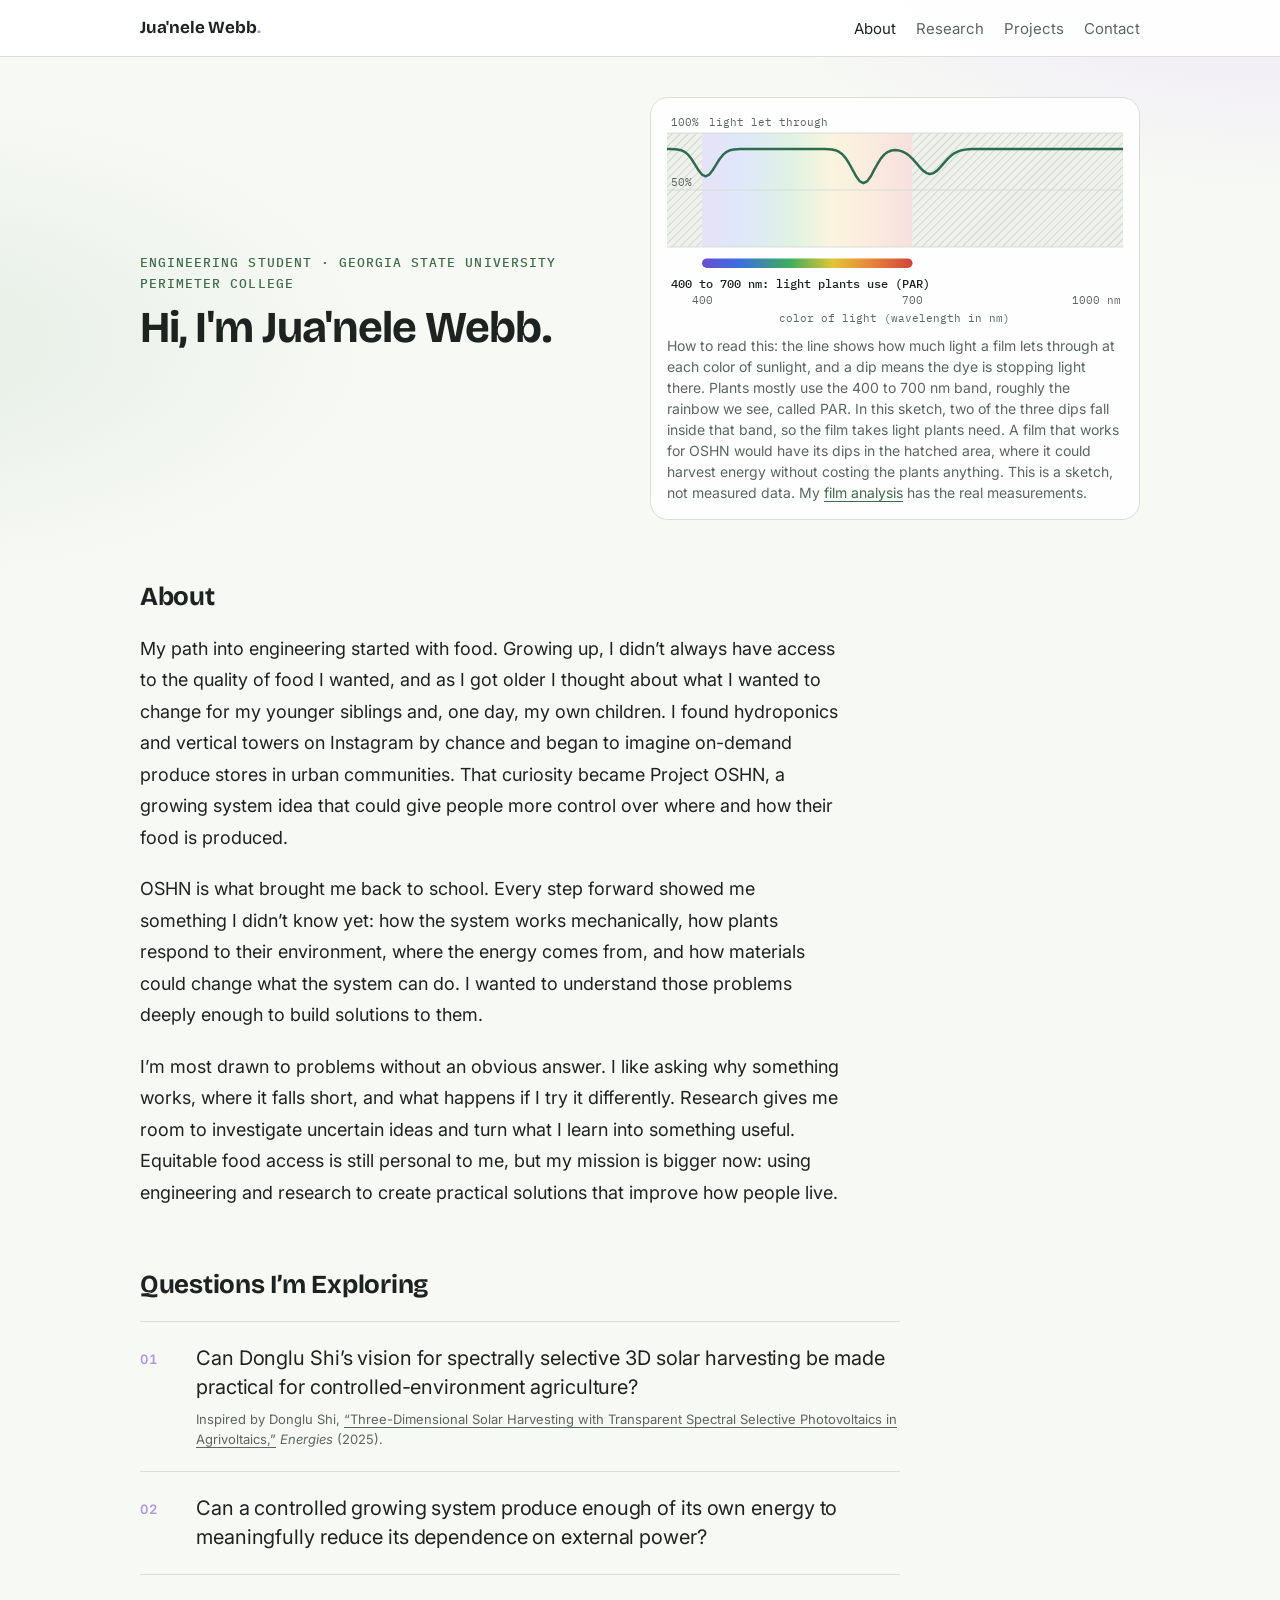
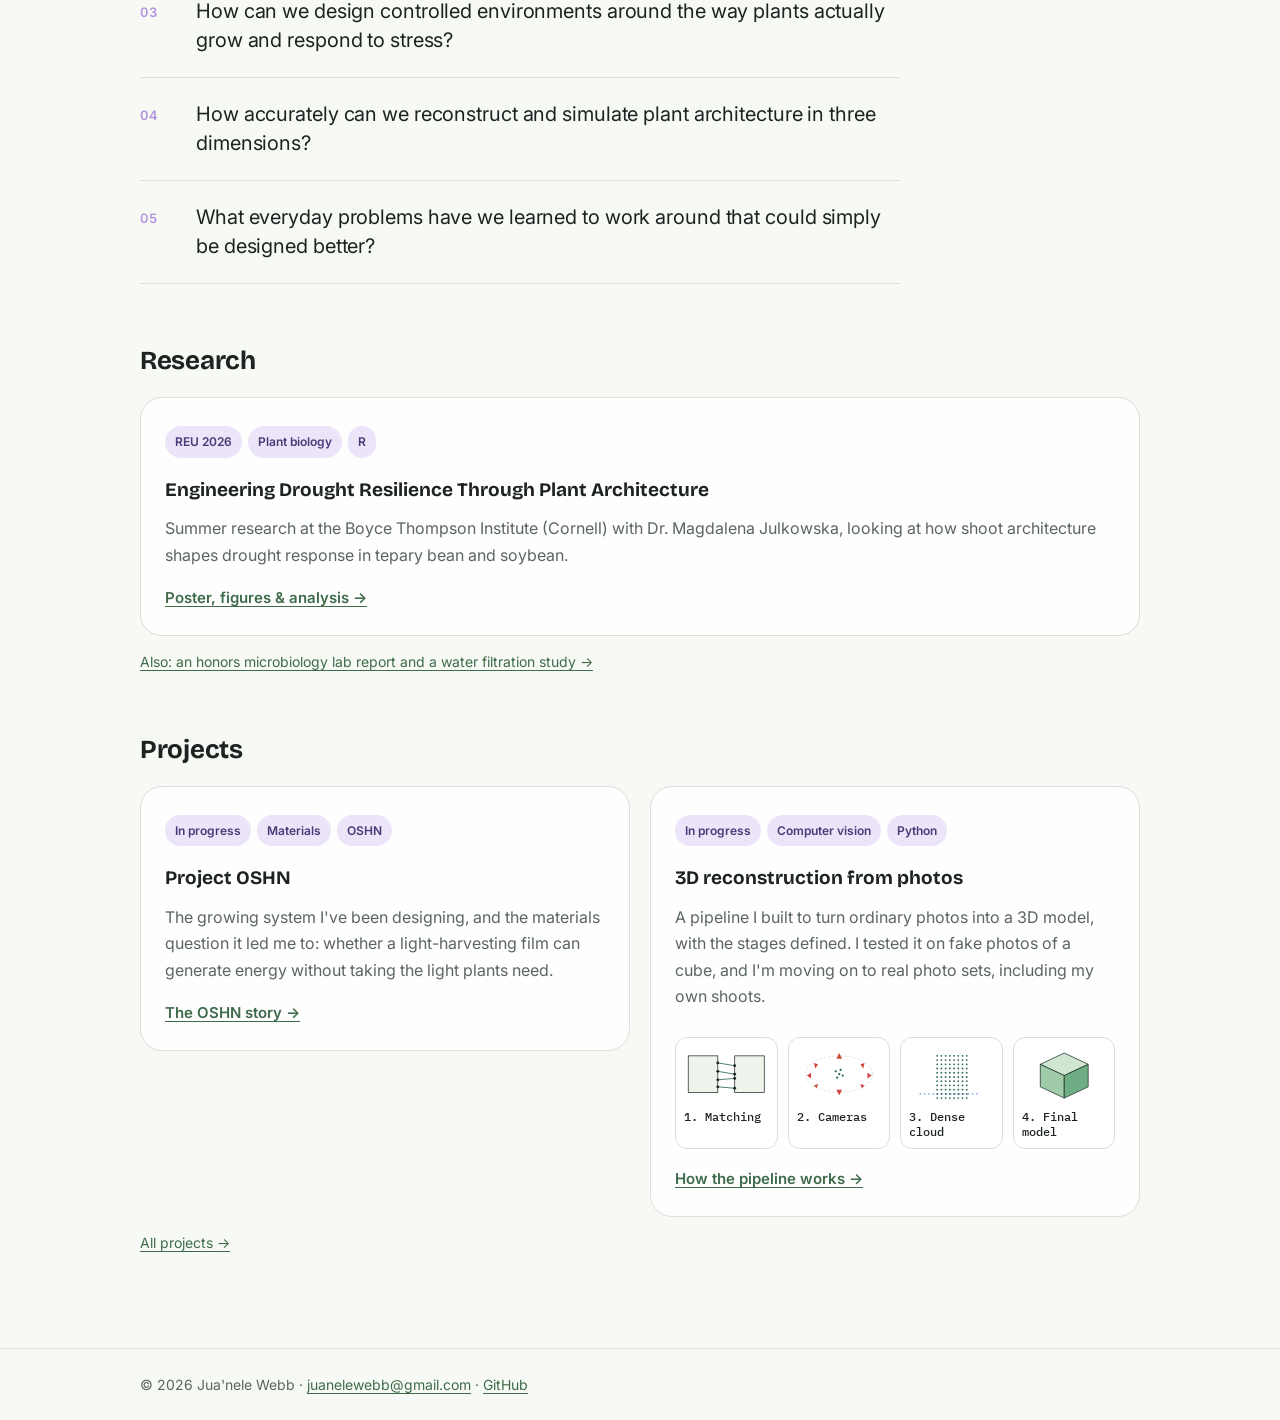
==== commit 340ad81f: "Film analysis and home diagram: add plain-language terms, reading guides for the graph and table, ax" ====
--- a/index.html
+++ b/index.html
@@ -29,7 +29,7 @@
       <h1>Hi, I'm Jua'nele Webb.</h1>
     </div>
     <figure class="hero-art">
-      <svg viewBox="0 0 480 206" role="img" aria-label="Schematic of a film's light transmittance from 350 to 1000 nanometers, with the 400 to 700 nanometer band that plants use highlighted" class="spec">
+      <svg viewBox="0 0 480 224" role="img" aria-label="Schematic of a film's light transmittance from 350 to 1000 nanometers, with the 400 to 700 nanometer band that plants use highlighted" class="spec">
         <defs>
           <linearGradient id="vis" gradientUnits="userSpaceOnUse" x1="36.9" x2="258.5" y1="0" y2="0"><stop offset="0" stop-color="#6b4fd1"/><stop offset=".18" stop-color="#3b6fe0"/><stop offset=".42" stop-color="#3fae5a"/><stop offset=".62" stop-color="#e3c437"/><stop offset=".8" stop-color="#e8873a"/><stop offset="1" stop-color="#d0443c"/></linearGradient>
           <pattern id="hatch" width="6" height="6" patternUnits="userSpaceOnUse" patternTransform="rotate(45)"><rect width="6" height="6" fill="#eef1ec"/><line x1="0" y1="0" x2="0" y2="6" stroke="#cfd7cd" stroke-width="2"/></pattern>
@@ -40,10 +40,11 @@
         <path d="M0.0,36.8 L3.7,36.9 L7.4,37.0 L11.1,37.3 L14.8,38.1 L18.5,39.8 L22.2,42.8 L25.8,47.4 L29.5,53.2 L33.2,59.2 L36.9,63.9 L40.6,65.6 L44.3,63.9 L48.0,59.2 L51.7,53.2 L55.4,47.4 L59.1,42.8 L62.8,39.8 L66.5,38.1 L70.2,37.3 L73.8,37.0 L77.5,36.9 L81.2,36.8 L84.9,36.8 L88.6,36.8 L92.3,36.8 L96.0,36.8 L99.7,36.8 L103.4,36.8 L107.1,36.8 L110.8,36.8 L114.5,36.8 L118.2,36.8 L121.8,36.8 L125.5,36.8 L129.2,36.8 L132.9,36.8 L136.6,36.8 L140.3,36.8 L144.0,36.8 L147.7,36.8 L151.4,36.8 L155.1,36.8 L158.8,36.8 L162.5,36.8 L166.2,36.9 L169.8,37.0 L173.5,37.3 L177.2,38.1 L180.9,39.7 L184.6,42.4 L188.3,46.7 L192.0,52.6 L195.7,59.4 L199.4,66.1 L203.1,71.0 L206.8,72.8 L210.5,71.0 L214.2,66.1 L217.8,59.4 L221.5,52.6 L225.2,46.7 L228.9,42.5 L232.6,39.8 L236.3,38.4 L240.0,38.0 L243.7,38.3 L247.4,39.3 L251.1,41.1 L254.8,43.8 L258.5,47.3 L262.2,51.4 L265.8,55.7 L269.5,59.6 L273.2,62.2 L276.9,63.2 L280.6,62.2 L284.3,59.6 L288.0,55.7 L291.7,51.4 L295.4,47.3 L299.1,43.8 L302.8,41.1 L306.5,39.3 L310.2,38.1 L313.8,37.5 L317.5,37.1 L321.2,36.9 L324.9,36.9 L328.6,36.8 L332.3,36.8 L336.0,36.8 L339.7,36.8 L343.4,36.8 L347.1,36.8 L350.8,36.8 L354.5,36.8 L358.2,36.8 L361.8,36.8 L365.5,36.8 L369.2,36.8 L372.9,36.8 L376.6,36.8 L380.3,36.8 L384.0,36.8 L387.7,36.8 L391.4,36.8 L395.1,36.8 L398.8,36.8 L402.5,36.8 L406.2,36.8 L409.8,36.8 L413.5,36.8 L417.2,36.8 L420.9,36.8 L424.6,36.8 L428.3,36.8 L432.0,36.8 L435.7,36.8 L439.4,36.8 L443.1,36.8 L446.8,36.8 L450.5,36.8 L454.2,36.8 L457.8,36.8 L461.5,36.8 L465.2,36.8 L468.9,36.8 L472.6,36.8 L476.3,36.8 L480.0,36.8" fill="none" stroke="#2f6b4f" stroke-width="2.6" stroke-linejoin="round"/>
         <rect x="36.9" y="152" width="221.5" height="10" rx="5" fill="url(#vis)"/>
         <text x="4" y="183" class="svg-label">400 to 700 nm: light plants use (PAR)</text>
-        <text x="4" y="13" class="svg-tick">100%</text><text x="4" y="76.0" class="svg-tick">50%</text>
+        <text x="4" y="13" class="svg-tick">100%</text><text x="44" y="13" class="svg-tick">light let through</text><text x="4" y="76.0" class="svg-tick">50%</text>
         <text x="36.9" y="200" text-anchor="middle" class="svg-tick">400</text><text x="258.5" y="200" text-anchor="middle" class="svg-tick">700</text><text x="478.0" y="200" text-anchor="end" class="svg-tick">1000 nm</text>
+        <text x="240" y="219" text-anchor="middle" class="svg-tick">color of light (wavelength in nm)</text>
       </svg>
-      <figcaption>A schematic of why I look at materials: plants only use the 400 to 700 nm band of sunlight, and a film can dip right inside it. My <a href="film-analysis.html">film analysis</a> uses real measured data.</figcaption>
+      <figcaption>How to read this: the line shows how much light a film lets through at each color of sunlight, and a dip means the dye is stopping light there. Plants mostly use the 400 to 700 nm band, roughly the rainbow we see, called PAR. In this sketch, two of the three dips fall inside that band, so the film takes light plants need. A film that works for OSHN would have its dips in the hatched area, where it could harvest energy without costing the plants anything. This is a sketch, not measured data. My <a href="film-analysis.html">film analysis</a> has the real measurements.</figcaption>
     </figure>
   </div>
 
--- a/style.css
+++ b/style.css
@@ -155,3 +155,12 @@
 ol.path li:last-child { padding-bottom: 0; } ol.path li:last-child::after { display: none; }
 
 .grid { align-items: start; }
+
+.guide { background: rgba(255,255,255,.78); border: 1px solid var(--border); border-radius: 16px; padding: 18px 20px; margin: 22px 0; }
+.guide h3 { font-size: 17px; margin: 0 0 10px; }
+.guide p, .guide li { font-size: 16px; }
+.guide p:last-child, .guide ul:last-child { margin-bottom: 0; }
+dl.terms { margin: 0; display: grid; gap: 10px 18px; grid-template-columns: max-content minmax(0, 1fr); }
+dl.terms dt { font-weight: 700; }
+dl.terms dd { margin: 0; color: var(--muted); }
+@media (max-width: 640px) { dl.terms { grid-template-columns: 1fr; gap: 2px; } dl.terms dd { margin-bottom: 10px; } }
